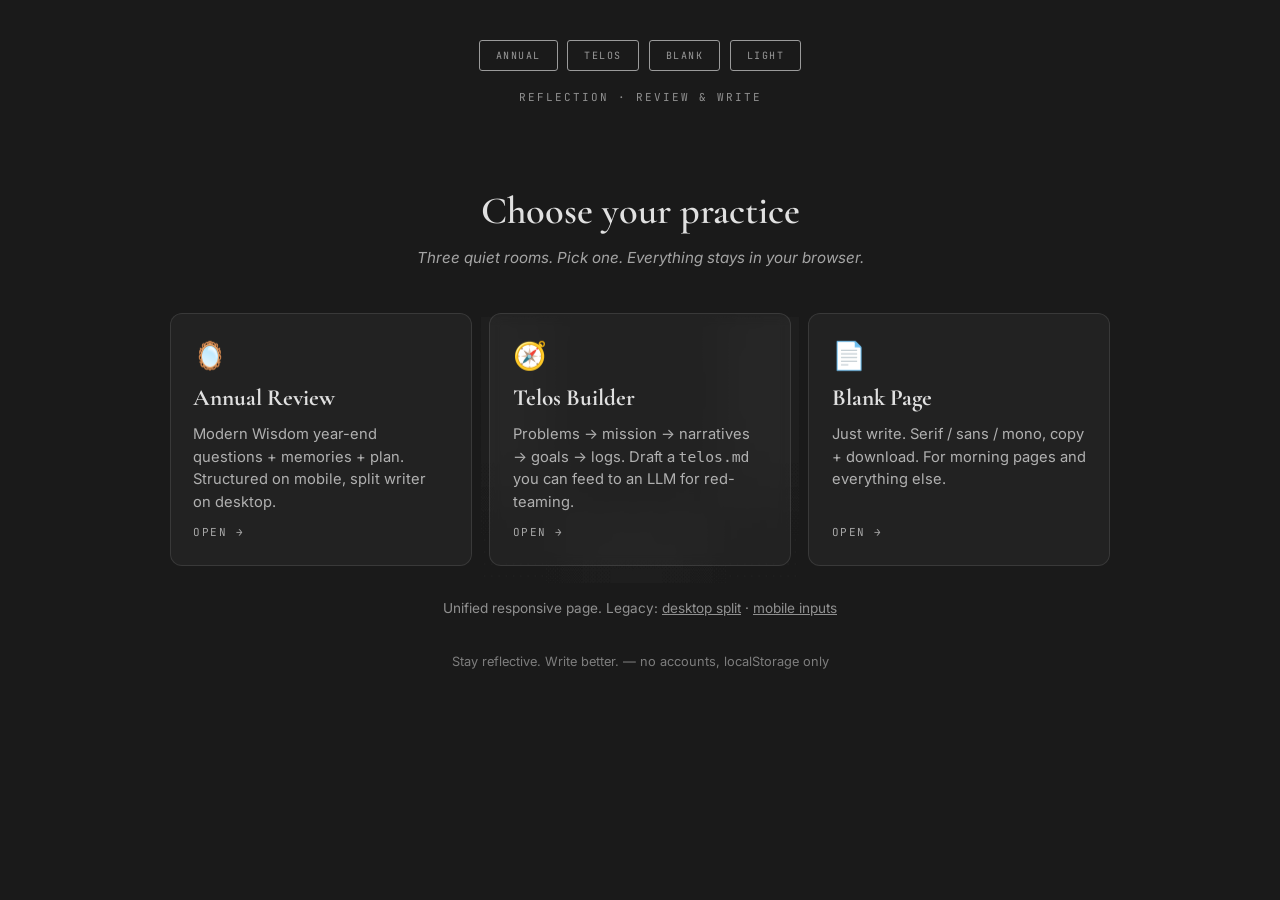
==== index.html @ d8d7d906 "feat: unify Annual into responsive annual.html - Single source: 48 questions rendered from JS, progr" ====
<!DOCTYPE html>
<html lang="en">
<head>
    <meta charset="UTF-8">
    <meta name="viewport" content="width=device-width, initial-scale=1.0">
    <title>Reflection — Choose your practice</title>
    <meta name="description" content="Reflection — a minimalist space for annual review, telos building, and free writing. No accounts, saved locally.">
    <meta property="og:title" content="Reflection — Choose your practice">
    <meta property="og:description" content="Annual review, telos builder, and blank canvas. Minimal, local-first.">
    <meta property="og:type" content="website">
    <link rel="icon" type="image/svg+xml" href="./assets/favicon.svg">
    <link rel="apple-touch-icon" href="./assets/icons/apple-touch-icon.png">
    <link rel="manifest" href="./site.webmanifest">
    <meta name="theme-color" content="#333333">
    <link rel="preconnect" href="https://fonts.googleapis.com">
    <link rel="preconnect" href="https://fonts.gstatic.com" crossorigin>
    <link href="https://fonts.googleapis.com/css2?family=Cormorant+Garamond:wght@400;600&family=Inter:wght@300;600&family=JetBrains+Mono:wght@300&display=swap" rel="stylesheet">
    <link rel="stylesheet" href="./assets/css/shared.css">
    <script>
        (function(){try{var s=localStorage.getItem('reflection-global-theme');var d=s===null?true:s==='dark';if(d)document.documentElement.classList.add('dark-pre');}catch(e){}})();
    </script>
    <style>
        html.dark-pre body { background:#1a1a1a; }
        .hero-kicker { text-align:center; font-family:'JetBrains Mono',monospace; font-size:11px; letter-spacing:2px; text-transform:uppercase; opacity:.6; margin-top:1em; }
        .legacy-links { text-align:center; margin-top:2.5em; font-size:.85rem; opacity:.6; }
        .legacy-links a { color:inherit; }
        footer { text-align:center; margin-top:3em; font-size:.8rem; opacity:.5; }
    </style>
</head>
<body>
    <script>
        (function(){try{var s=localStorage.getItem('reflection-global-theme');var d=s===null?true:s==='dark';if(d)document.body.classList.add('dark-mode');}catch(e){document.body.classList.add('dark-mode');}})();
    </script>
    <pre id="art" class="art-layer" aria-hidden="true"></pre>

    <div class="content-container wide">
        <div class="toggle-container">
            <a class="btn-ghost" href="./annual.html" id="annual-link">Annual</a>
            <a class="btn-ghost" href="./telos.html">Telos</a>
            <a class="btn-ghost" href="./blank.html">Blank</a>
            <button class="btn-ghost" data-theme-toggle onclick="toggleDarkMode()">Light</button>
        </div>

        <div class="hero-kicker">Reflection · Review &amp; Write</div>
        <h1 class="title">Choose your practice</h1>
        <p class="subtitle">Three quiet rooms. Pick one. Everything stays in your browser.</p>

        <div class="card-grid">
            <a class="card" href="./annual.html" data-annual-card>
                <div class="emoji">🪞</div>
                <h3>Annual Review</h3>
                <p>Modern Wisdom year-end questions + memories + plan. Structured on mobile, split writer on desktop.</p>
                <span class="go">Open →</span>
            </a>
            <a class="card" href="./telos.html">
                <div class="emoji">🧭</div>
                <h3>Telos Builder</h3>
                <p>Problems → mission → narratives → goals → logs. Draft a <code>telos.md</code> you can feed to an LLM for red-teaming.</p>
                <span class="go">Open →</span>
            </a>
            <a class="card" href="./blank.html">
                <div class="emoji">📄</div>
                <h3>Blank Page</h3>
                <p>Just write. Serif / sans / mono, copy + download. For morning pages and everything else.</p>
                <span class="go">Open →</span>
            </a>
        </div>

        <div class="legacy-links">
            Unified responsive page. Legacy: <a href="./split-view.html">desktop split</a> · <a href="./mobile.html">mobile inputs</a>
        </div>

        <footer>Stay reflective. Write better. — no accounts, localStorage only</footer>
    </div>

    <script src="./assets/js/shared.js"></script>
    <script>
        ReflectionTheme.loadTheme();
        var anim = createAsciiAnimator(document.getElementById('art'), { width: 44, height: 22 });
        document.addEventListener('click', function(e){
            if (e.target.closest('a,button,textarea,input')) return;
            anim.addEnergy(10);
        });
        // Annual is now unified; legacy split/mobile remain as deprecated direct links below
        (function(){
            var link = document.getElementById('annual-link');
            if (link) link.setAttribute('href', './annual.html');
        })();
    </script>
</body>
</html>
---- assets/css/shared.css ----
/* Reflection — shared theme + components
   Used by index (landing), telos, blank, and future unified templates.
   Legacy split-view.html / mobile.html still carry inline styles;
   new pages should link this file. */

:root {
  --bg-color: #F0EEE6;
  --text-color: #333333;
  --art-color: #A09E96;
  --question-color: #333333;
  --input-bg: rgba(255, 255, 255, 0.35);
  --input-border: rgba(0, 0, 0, 0.1);
  --input-focus: rgba(0, 0, 0, 0.22);
  --toolbar-bg: rgba(240, 238, 230, 0.95);
  --toolbar-text: #666;
  --toolbar-text-hover: #000;
  --card-bg: rgba(255, 255, 255, 0.45);
  --card-border: rgba(0, 0, 0, 0.09);
  --font-serif: 'Cormorant Garamond', Georgia, serif;
  --font-sans: 'Inter', system-ui, sans-serif;
  --font-mono: 'JetBrains Mono', ui-monospace, monospace;
}

body.dark-mode {
  --bg-color: #1a1a1a;
  --text-color: #e0e0e0;
  --art-color: #5a5a5a;
  --question-color: #e0e0e0;
  --input-bg: rgba(0, 0, 0, 0.32);
  --input-border: rgba(255, 255, 255, 0.12);
  --input-focus: rgba(255, 255, 255, 0.24);
  --toolbar-bg: rgba(26, 26, 26, 0.95);
  --toolbar-text: #999;
  --toolbar-text-hover: #fff;
  --card-bg: rgba(255, 255, 255, 0.04);
  --card-border: rgba(255, 255, 255, 0.1);
}

* { box-sizing: border-box; }

html, body {
  margin: 0;
  padding: 0;
  background-color: var(--bg-color);
  color: var(--text-color);
  font-family: var(--font-sans);
  transition: background-color 0.25s ease, color 0.25s ease;
}

/* Background ASCII layer */
.art-layer {
  position: fixed;
  top: 50%;
  left: 50%;
  transform: translate(-50%, -50%);
  font-family: ui-monospace, monospace;
  font-size: 12px;
  line-height: 1;
  color: var(--art-color);
  opacity: 0.08;
  z-index: 0;
  pointer-events: none;
  white-space: pre;
  user-select: none;
  margin: 0;
}

@media (prefers-reduced-motion: reduce) {
  .art-layer { display: none; }
}

/* Layout */
.content-container {
  position: relative;
  z-index: 10;
  max-width: 720px;
  margin: 0 auto;
  padding: 40px 20px 100px;
  min-height: 100vh;
}

.content-container.wide { max-width: 980px; }

.toggle-container {
  text-align: center;
  margin-bottom: 1.2em;
  display: flex;
  flex-wrap: wrap;
  gap: 0.6em;
  justify-content: center;
  align-items: center;
}

/* Buttons — label shows ACTION (e.g. "Light" when dark) */
.tool-btn, .btn-ghost {
  background: none;
  border: 1px solid var(--text-color);
  cursor: pointer;
  font-family: var(--font-mono);
  font-size: 10px;
  color: var(--text-color);
  padding: 8px 16px;
  text-transform: uppercase;
  letter-spacing: 1.5px;
  transition: all 0.2s ease;
  opacity: 0.65;
  border-radius: 3px;
  text-decoration: none;
  display: inline-block;
}

.tool-btn:hover, .btn-ghost:hover,
.tool-btn:focus-visible, .btn-ghost:focus-visible {
  opacity: 1;
  background: var(--text-color);
  color: var(--bg-color);
  outline: none;
}

.btn-primary {
  background: var(--text-color);
  color: var(--bg-color);
  border: 1px solid var(--text-color);
  cursor: pointer;
  font-family: var(--font-mono);
  font-size: 11px;
  padding: 10px 20px;
  text-transform: uppercase;
  letter-spacing: 1.5px;
  border-radius: 3px;
  opacity: 1;
  text-decoration: none;
  display: inline-block;
}

.btn-primary:hover { opacity: 0.85; }

/* Type */
h1.title {
  font-family: var(--font-serif);
  font-size: 2.4rem;
  font-weight: 600;
  text-align: center;
  margin: 2.2em 0 0.4em;
  line-height: 1.15;
}

p.subtitle {
  text-align: center;
  font-style: italic;
  margin-bottom: 3em;
  opacity: 0.7;
  font-size: 0.95rem;
}

h2.section-title {
  font-family: var(--font-sans);
  font-weight: 600;
  font-size: 1.25rem;
  text-transform: uppercase;
  letter-spacing: 1px;
  margin-top: 2.5em;
  margin-bottom: 1.2em;
  border-bottom: 2px solid var(--text-color);
  padding-bottom: 0.5em;
  opacity: 0.92;
}

.section-hint {
  font-size: 0.9rem;
  opacity: 0.65;
  margin: -0.6em 0 1.4em;
  line-height: 1.5;
}

/* Q&A */
.question-item { margin-bottom: 1.8em; }

.question-text {
  font-weight: 600;
  font-size: 1.02rem;
  line-height: 1.5;
  margin-bottom: 0.7em;
  color: var(--question-color);
  display: block;
}

.answer-input {
  width: 100%;
  min-height: 60px;
  padding: 12px 16px;
  border: 1px solid var(--input-border);
  border-radius: 8px;
  background: var(--input-bg);
  color: var(--text-color);
  font-family: var(--font-sans);
  font-size: 1rem;
  line-height: 1.55;
  resize: vertical;
  outline: none;
  transition: border-color 0.2s ease, box-shadow 0.2s ease;
}

.answer-input:focus {
  border-color: var(--input-focus);
  box-shadow: 0 0 0 3px rgba(127, 127, 127, 0.12);
}

.answer-input::placeholder { color: var(--text-color); opacity: 0.38; }
.auto-resize { overflow: hidden; }

/* Cards (landing) */
.card-grid {
  display: grid;
  grid-template-columns: 1fr;
  gap: 1.1em;
  margin-top: 1em;
}

@media (min-width: 720px) {
  .card-grid { grid-template-columns: 1fr 1fr 1fr; }
}

.card {
  background: var(--card-bg);
  border: 1px solid var(--card-border);
  border-radius: 12px;
  padding: 1.6em 1.4em;
  text-decoration: none;
  color: inherit;
  display: flex;
  flex-direction: column;
  gap: 0.7em;
  transition: transform 0.18s ease, box-shadow 0.18s ease;
  backdrop-filter: blur(6px);
}

.card:hover, .card:focus-visible {
  transform: translateY(-3px);
  box-shadow: 0 12px 32px rgba(0, 0, 0, 0.12);
  outline: none;
}

.card .emoji { font-size: 1.7rem; }
.card h3 { margin: 0; font-family: var(--font-serif); font-size: 1.45rem; }
.card p { margin: 0; font-size: 0.92rem; line-height: 1.55; opacity: 0.75; }
.card .go { margin-top: auto; font-family: var(--font-mono); font-size: 11px; letter-spacing: 1.5px; text-transform: uppercase; opacity: 0.7; }

/* Unifying-sentence builder */
.builder {
  border: 1px dashed var(--input-focus);
  border-radius: 10px;
  padding: 1.1em 1.2em;
  margin-bottom: 1.6em;
  background: var(--card-bg);
}

.builder label { display: block; font-size: 0.85rem; opacity: 0.75; margin: 0.8em 0 0.4em; }
.builder output {
  display: block;
  margin-top: 1em;
  padding: 0.9em 1em;
  border-radius: 8px;
  background: var(--input-bg);
  border: 1px solid var(--input-border);
  font-family: var(--font-serif);
  font-size: 1.15rem;
  line-height: 1.5;
}

/* Goal rows */
.goal-row { display: flex; gap: 0.7em; align-items: flex-start; }
.goal-row input[type="checkbox"] { margin-top: 1em; width: 1.1em; height: 1.1em; flex-shrink: 0; }

/* Sticky action bar */
.action-bar {
  position: sticky;
  bottom: 12px;
  z-index: 20;
  display: flex;
  flex-wrap: wrap;
  gap: 0.6em;
  justify-content: center;
  padding: 10px;
  background: var(--toolbar-bg);
  border: 1px solid var(--card-border);
  border-radius: 999px;
  box-shadow: 0 6px 24px rgba(0, 0, 0, 0.1);
  margin-top: 2.5em;
}

/* Writer */
.writer {
  min-height: 46vh;
  outline: none;
  width: 100%;
  padding-bottom: 18vh;
  line-height: 1.7;
}

.writer:empty:before {
  content: attr(placeholder);
  opacity: 0.45;
  display: block;
}

.font-serif { font-family: var(--font-serif); font-size: 1.3rem; line-height: 1.6; }
.font-sans { font-family: var(--font-sans); font-size: 1.08rem; line-height: 1.7; }
.font-mono { font-family: var(--font-mono); font-size: 0.95rem; line-height: 1.8; }

.writer h1 { font-size: 1.9em; border-bottom: 1px solid var(--art-color); padding-bottom: 8px; }
.writer h2 { font-size: 1.45em; }

@media (max-width: 480px) {
  .content-container { padding: 28px 16px 90px; }
  h1.title { font-size: 1.9rem; }
  h2.section-title { font-size: 1.1rem; }
}

@media print {
  .toggle-container, .action-bar, .art-layer { display: none !important; }
  .content-container { max-width: 100%; }
}
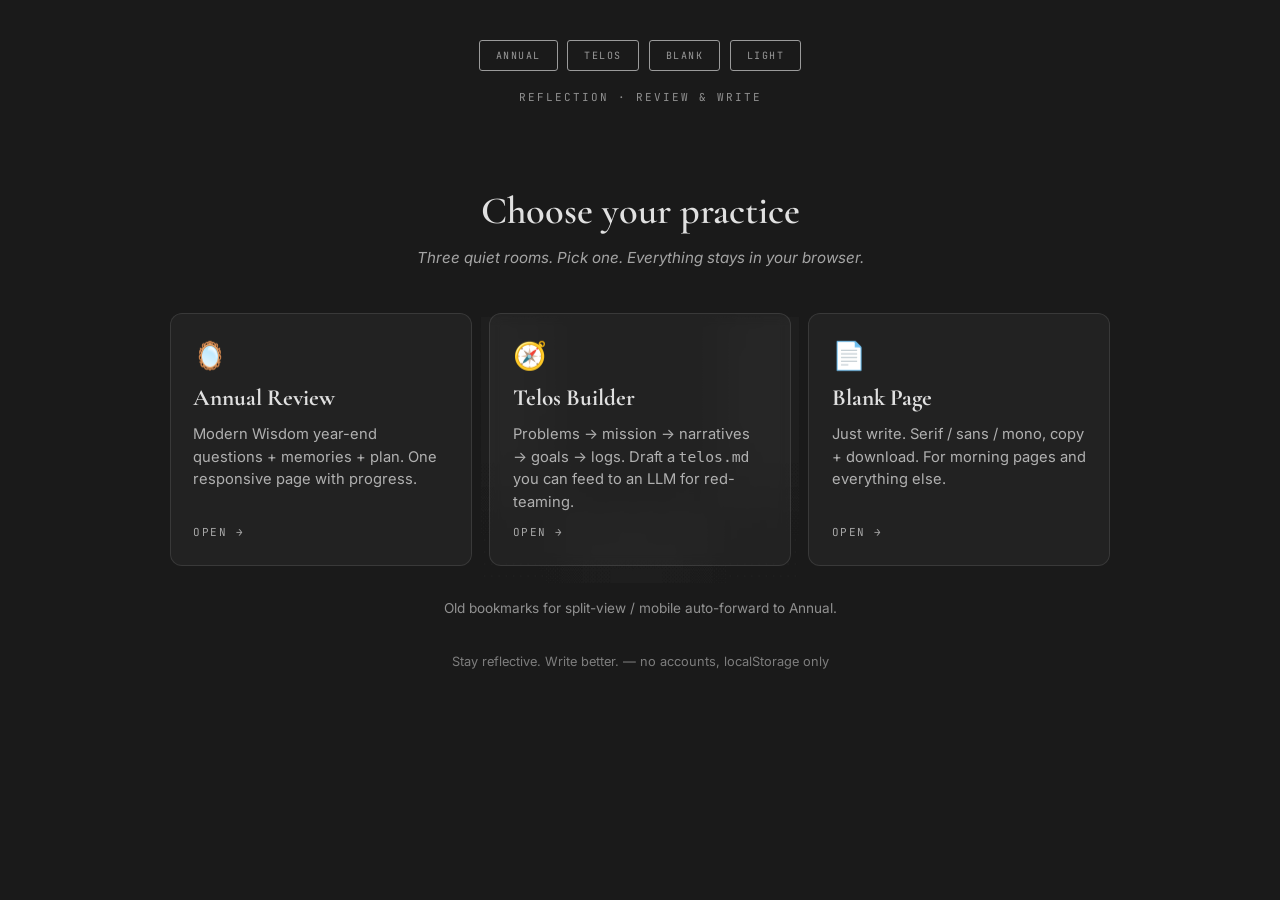
==== commit f9a7357b: "refactor: collapse legacy split/mobile fork to annual redirects - split-view.html + mobile.html now " ====
--- a/index.html
+++ b/index.html
@@ -49,7 +49,7 @@
             <a class="card" href="./annual.html" data-annual-card>
                 <div class="emoji">🪞</div>
                 <h3>Annual Review</h3>
-                <p>Modern Wisdom year-end questions + memories + plan. Structured on mobile, split writer on desktop.</p>
+                <p>Modern Wisdom year-end questions + memories + plan. One responsive page with progress.</p>
                 <span class="go">Open →</span>
             </a>
             <a class="card" href="./telos.html">
@@ -67,7 +67,7 @@
         </div>
 
         <div class="legacy-links">
-            Unified responsive page. Legacy: <a href="./split-view.html">desktop split</a> · <a href="./mobile.html">mobile inputs</a>
+            Old bookmarks for split-view / mobile auto-forward to Annual.
         </div>
 
         <footer>Stay reflective. Write better. — no accounts, localStorage only</footer>
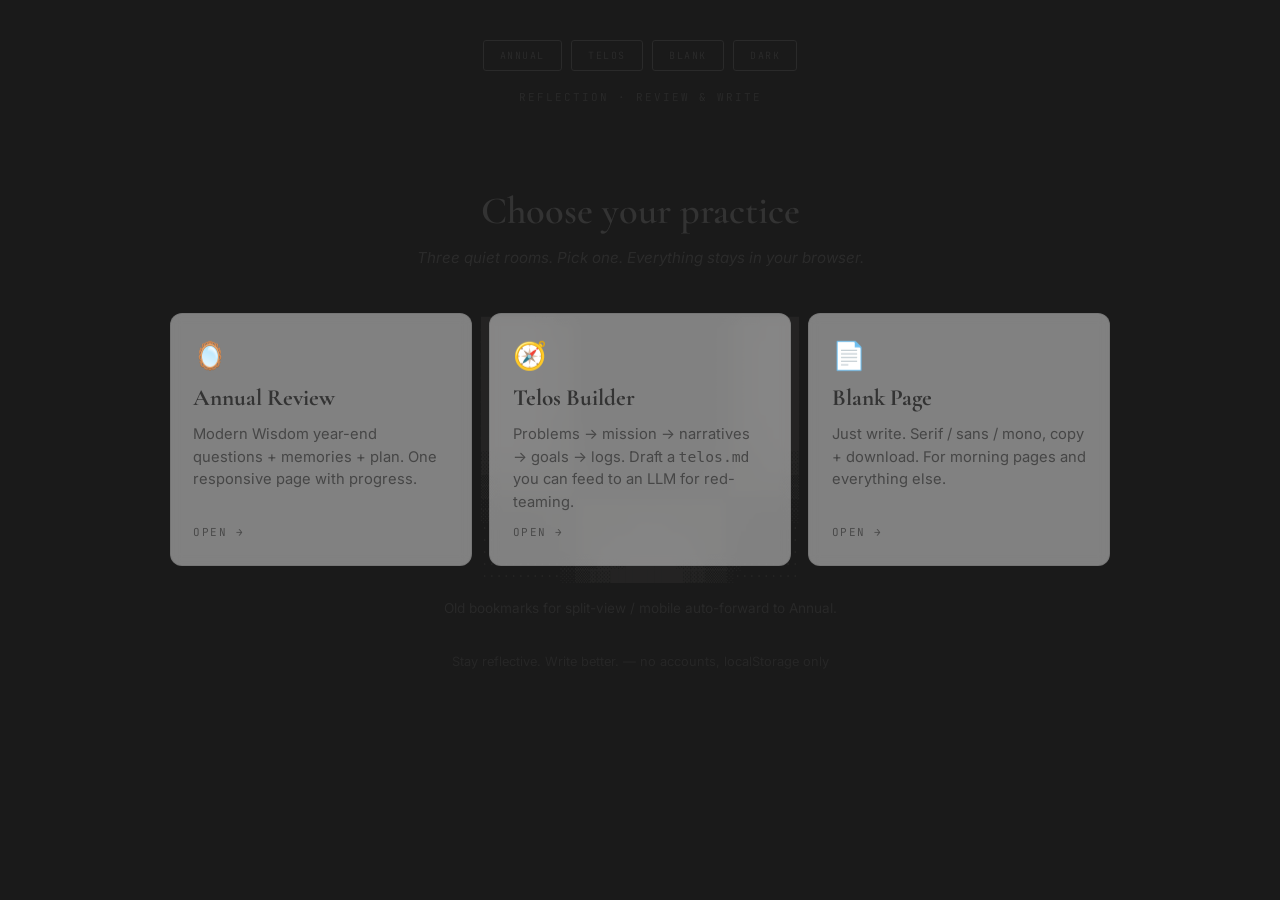
==== commit 185d94ea: "feat: finish completeness pass — nav mesh, a11y, SEO, PWA, docs - Close nav mesh (telos/blank cross-" ====
--- a/index.html
+++ b/index.html
@@ -7,11 +7,17 @@
     <meta name="description" content="Reflection — a minimalist space for annual review, telos building, and free writing. No accounts, saved locally.">
     <meta property="og:title" content="Reflection — Choose your practice">
     <meta property="og:description" content="Annual review, telos builder, and blank canvas. Minimal, local-first.">
+    <meta name="twitter:card" content="summary">
     <meta property="og:type" content="website">
-    <link rel="icon" type="image/svg+xml" href="./assets/favicon.svg">
+    <link rel="icon" type="image/svg+xml" href="./assets/favicon.svg" media="(prefers-color-scheme: light)">
+    <link rel="icon" type="image/svg+xml" href="./assets/favicon-dark.svg" media="(prefers-color-scheme: dark)">
     <link rel="apple-touch-icon" href="./assets/icons/apple-touch-icon.png">
     <link rel="manifest" href="./site.webmanifest">
     <meta name="theme-color" content="#333333">
+    <meta name="color-scheme" content="dark light">
+    <meta property="og:image" content="./assets/icons/icon-512.png">
+    <link rel="icon" href="./favicon.ico" sizes="any">
+    <link rel="icon" type="image/png" sizes="192x192" href="./assets/icons/icon-192.png">
     <link rel="preconnect" href="https://fonts.googleapis.com">
     <link rel="preconnect" href="https://fonts.gstatic.com" crossorigin>
     <link href="https://fonts.googleapis.com/css2?family=Cormorant+Garamond:wght@400;600&family=Inter:wght@300;600&family=JetBrains+Mono:wght@300&display=swap" rel="stylesheet">
@@ -31,9 +37,10 @@
     <script>
         (function(){try{var s=localStorage.getItem('reflection-global-theme');var d=s===null?true:s==='dark';if(d)document.body.classList.add('dark-mode');}catch(e){document.body.classList.add('dark-mode');}})();
     </script>
+    <a class="skip-link" href="#main">Skip to content</a>
     <pre id="art" class="art-layer" aria-hidden="true"></pre>
 
-    <div class="content-container wide">
+    <div class="content-container wide" id="main">
         <div class="toggle-container">
             <a class="btn-ghost" href="./annual.html" id="annual-link">Annual</a>
             <a class="btn-ghost" href="./telos.html">Telos</a>
@@ -70,7 +77,7 @@
             Old bookmarks for split-view / mobile auto-forward to Annual.
         </div>
 
-        <footer>Stay reflective. Write better. — no accounts, localStorage only</footer>
+        <footer class="site-footer">Stay reflective. Write better. — no accounts, localStorage only</footer>
     </div>
 
     <script src="./assets/js/shared.js"></script>
@@ -81,11 +88,6 @@
             if (e.target.closest('a,button,textarea,input')) return;
             anim.addEnergy(10);
         });
-        // Annual is now unified; legacy split/mobile remain as deprecated direct links below
-        (function(){
-            var link = document.getElementById('annual-link');
-            if (link) link.setAttribute('href', './annual.html');
-        })();
     </script>
 </body>
 </html>
--- a/assets/css/shared.css
+++ b/assets/css/shared.css
@@ -38,6 +38,29 @@
 
 * { box-sizing: border-box; }
 
+.skip-link {
+  position: absolute;
+  left: -9999px;
+  top: 8px;
+  z-index: 100;
+  background: var(--text-color);
+  color: var(--bg-color);
+  padding: 8px 16px;
+  border-radius: 4px;
+  font-family: var(--font-mono);
+  font-size: 12px;
+  text-decoration: none;
+}
+
+.skip-link:focus { left: 8px; }
+
+footer.site-footer {
+  text-align: center;
+  margin-top: 3em;
+  font-size: 0.8rem;
+  opacity: 0.5;
+}
+
 html, body {
   margin: 0;
   padding: 0;
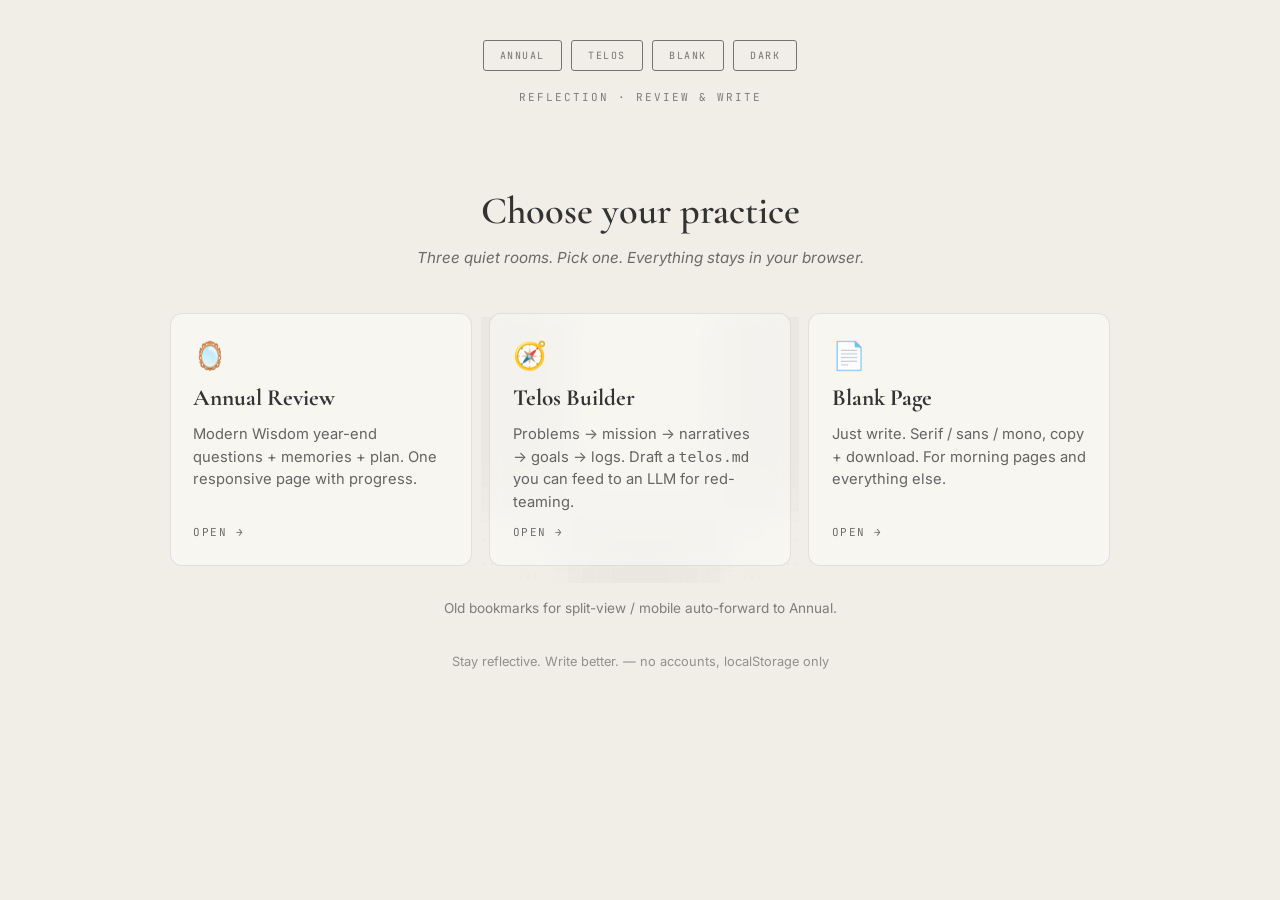
==== commit 461f10dc: "fix: visual QA round — theme bootstrap, contrast, sticky bars, blank space - shared.js applyTheme no" ====
--- a/index.html
+++ b/index.html
@@ -23,7 +23,7 @@
     <link href="https://fonts.googleapis.com/css2?family=Cormorant+Garamond:wght@400;600&family=Inter:wght@300;600&family=JetBrains+Mono:wght@300&display=swap" rel="stylesheet">
     <link rel="stylesheet" href="./assets/css/shared.css">
     <script>
-        (function(){try{var s=localStorage.getItem('reflection-global-theme');var d=s===null?true:s==='dark';if(d)document.documentElement.classList.add('dark-pre');}catch(e){}})();
+        (function(){try{var s=localStorage.getItem('reflection-global-theme');var q=new URLSearchParams(location.search).get('theme');var d=q==='dark'?true:q==='light'?false:s?s==='dark':!(window.matchMedia&&window.matchMedia('(prefers-color-scheme: light)').matches);if(d)document.documentElement.classList.add('dark-pre');}catch(e){}})();
     </script>
     <style>
         html.dark-pre body { background:#1a1a1a; }
@@ -35,7 +35,7 @@
 </head>
 <body>
     <script>
-        (function(){try{var s=localStorage.getItem('reflection-global-theme');var d=s===null?true:s==='dark';if(d)document.body.classList.add('dark-mode');}catch(e){document.body.classList.add('dark-mode');}})();
+        (function(){try{var s=localStorage.getItem('reflection-global-theme');var q=new URLSearchParams(location.search).get('theme');var d=q==='dark'?true:q==='light'?false:s?s==='dark':!(window.matchMedia&&window.matchMedia('(prefers-color-scheme: light)').matches);if(d)document.body.classList.add('dark-mode');}catch(e){document.body.classList.add('dark-mode');}})();
     </script>
     <a class="skip-link" href="#main">Skip to content</a>
     <pre id="art" class="art-layer" aria-hidden="true"></pre>
--- a/assets/css/shared.css
+++ b/assets/css/shared.css
@@ -310,14 +310,29 @@
   border-radius: 999px;
   box-shadow: 0 6px 24px rgba(0, 0, 0, 0.1);
   margin-top: 2.5em;
-}
+  max-width: 640px;
+  margin-inline: auto;
+}
+
+/* Dark-mode contrast: muted text needs more opacity on dark bg */
+body.dark-mode { --toolbar-text: #bbb; }
+body.dark-mode .tool-btn,
+body.dark-mode .btn-ghost { opacity: 0.85; }
+body.dark-mode .card p { opacity: 0.85; }
+body.dark-mode .card .go { opacity: 0.8; }
+body.dark-mode p.subtitle,
+body.dark-mode .section-hint { opacity: 0.8; }
+body.dark-mode footer.site-footer,
+body.dark-mode .hero-kicker,
+body.dark-mode .legacy-links,
+body.dark-mode #count { opacity: 0.75; }
 
 /* Writer */
 .writer {
-  min-height: 46vh;
+  min-height: 30vh;
   outline: none;
   width: 100%;
-  padding-bottom: 18vh;
+  padding-bottom: 4vh;
   line-height: 1.7;
 }
 
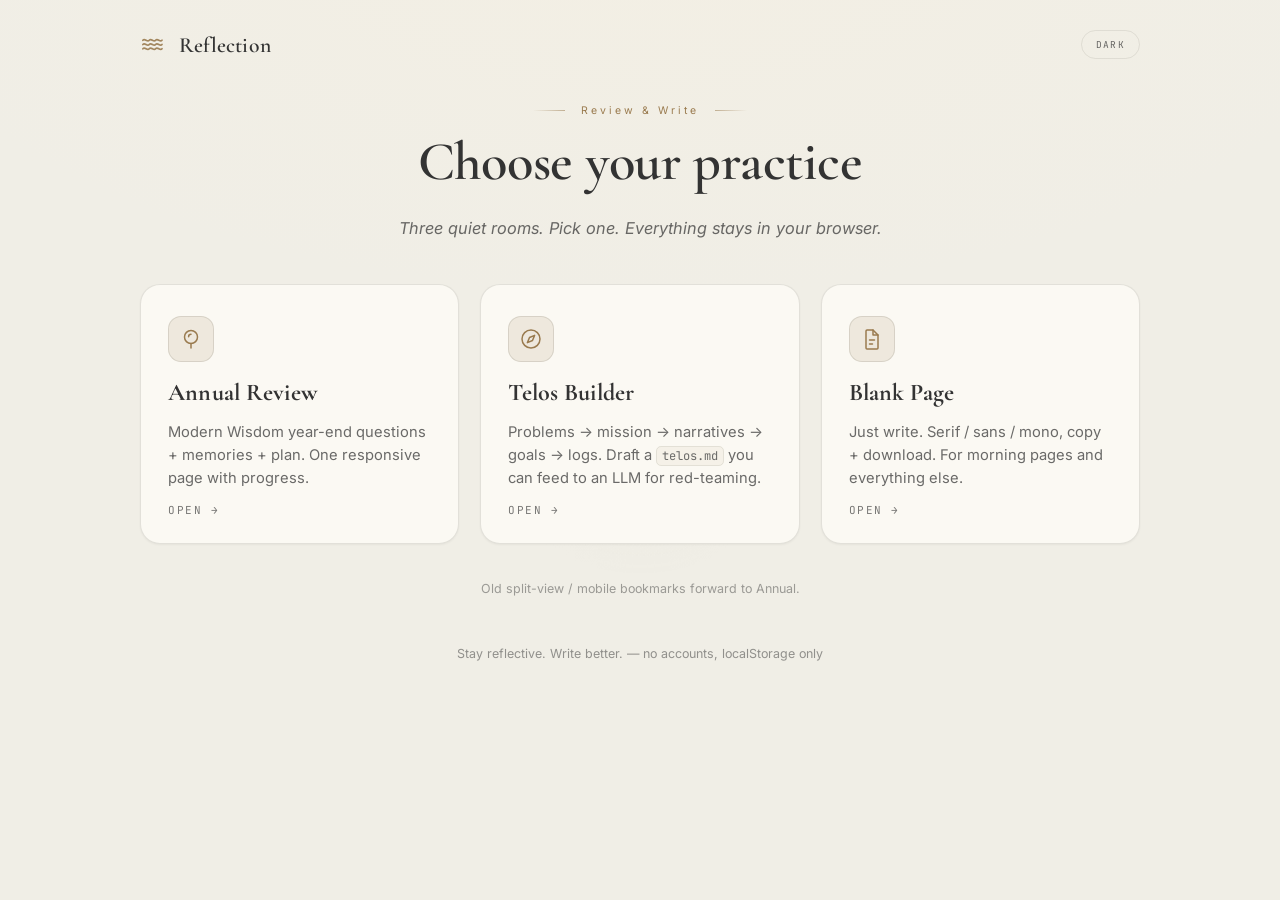
==== commit 18860392: "feat: design v2 for landing, annual, telos & 404 Scoped under body.design-v2 so blank.html keeps its" ====
--- a/index.html
+++ b/index.html
@@ -27,13 +27,9 @@
     </script>
     <style>
         html.dark-pre body { background:#1a1a1a; }
-        .hero-kicker { text-align:center; font-family:'JetBrains Mono',monospace; font-size:11px; letter-spacing:2px; text-transform:uppercase; opacity:.6; margin-top:1em; }
-        .legacy-links { text-align:center; margin-top:2.5em; font-size:.85rem; opacity:.6; }
-        .legacy-links a { color:inherit; }
-        footer { text-align:center; margin-top:3em; font-size:.8rem; opacity:.5; }
     </style>
 </head>
-<body>
+<body class="design-v2">
     <script>
         (function(){try{var s=localStorage.getItem('reflection-global-theme');var q=new URLSearchParams(location.search).get('theme');var d=q==='dark'?true:q==='light'?false:s?s==='dark':!(window.matchMedia&&window.matchMedia('(prefers-color-scheme: light)').matches);if(d)document.body.classList.add('dark-mode');}catch(e){document.body.classList.add('dark-mode');}})();
     </script>
@@ -41,41 +37,63 @@
     <pre id="art" class="art-layer" aria-hidden="true"></pre>
 
     <div class="content-container wide" id="main">
-        <div class="toggle-container">
-            <a class="btn-ghost" href="./annual.html" id="annual-link">Annual</a>
-            <a class="btn-ghost" href="./telos.html">Telos</a>
-            <a class="btn-ghost" href="./blank.html">Blank</a>
-            <button class="btn-ghost" data-theme-toggle onclick="toggleDarkMode()">Light</button>
-        </div>
+        <header class="masthead">
+            <a class="wordmark" href="./index.html">
+                <svg viewBox="0 0 24 16" fill="none" stroke="currentColor" stroke-width="1.6" stroke-linecap="round" aria-hidden="true">
+                    <path d="M2 4c2-2.4 4 2.4 6 0s4 2.4 6 0 4 2.4 6 0"/>
+                    <path d="M2 8c2-2.4 4 2.4 6 0s4 2.4 6 0 4 2.4 6 0"/>
+                    <path d="M2 12c2-2.4 4 2.4 6 0s4 2.4 6 0 4 2.4 6 0"/>
+                </svg>
+                Reflection
+            </a>
+            <div class="masthead-actions">
+                <button class="btn-ghost" data-theme-toggle onclick="toggleDarkMode()">Light</button>
+            </div>
+        </header>
 
-        <div class="hero-kicker">Reflection · Review &amp; Write</div>
+        <div class="hero-kicker">Review &amp; Write</div>
         <h1 class="title">Choose your practice</h1>
         <p class="subtitle">Three quiet rooms. Pick one. Everything stays in your browser.</p>
 
         <div class="card-grid">
             <a class="card" href="./annual.html" data-annual-card>
-                <div class="emoji">🪞</div>
+                <span class="card-icon" aria-hidden="true">
+                    <svg viewBox="0 0 24 24" fill="none" stroke="currentColor" stroke-width="1.5" stroke-linecap="round" stroke-linejoin="round">
+                        <circle cx="12" cy="10" r="6.5"/>
+                        <path d="M12 16.5V21"/>
+                        <path d="M9.6 9.7c0-1.4 1.1-2.5 2.4-2.5"/>
+                    </svg>
+                </span>
                 <h3>Annual Review</h3>
                 <p>Modern Wisdom year-end questions + memories + plan. One responsive page with progress.</p>
                 <span class="go">Open →</span>
             </a>
             <a class="card" href="./telos.html">
-                <div class="emoji">🧭</div>
+                <span class="card-icon" aria-hidden="true">
+                    <svg viewBox="0 0 24 24" fill="none" stroke="currentColor" stroke-width="1.5" stroke-linecap="round" stroke-linejoin="round">
+                        <circle cx="12" cy="12" r="9"/>
+                        <path d="M15.6 8.4l-2.1 5.1-5.1 2.1 2.1-5.1z"/>
+                    </svg>
+                </span>
                 <h3>Telos Builder</h3>
                 <p>Problems → mission → narratives → goals → logs. Draft a <code>telos.md</code> you can feed to an LLM for red-teaming.</p>
                 <span class="go">Open →</span>
             </a>
             <a class="card" href="./blank.html">
-                <div class="emoji">📄</div>
+                <span class="card-icon" aria-hidden="true">
+                    <svg viewBox="0 0 24 24" fill="none" stroke="currentColor" stroke-width="1.5" stroke-linecap="round" stroke-linejoin="round">
+                        <path d="M7 3h6l5 5v13a1 1 0 0 1-1 1H7a1 1 0 0 1-1-1V4a1 1 0 0 1 1-1z"/>
+                        <path d="M13 3v5h5"/>
+                        <path d="M9.5 13h5M9.5 17h3"/>
+                    </svg>
+                </span>
                 <h3>Blank Page</h3>
                 <p>Just write. Serif / sans / mono, copy + download. For morning pages and everything else.</p>
                 <span class="go">Open →</span>
             </a>
         </div>
 
-        <div class="legacy-links">
-            Old bookmarks for split-view / mobile auto-forward to Annual.
-        </div>
+        <p class="legacy-links">Old split-view / mobile bookmarks forward to Annual.</p>
 
         <footer class="site-footer">Stay reflective. Write better. — no accounts, localStorage only</footer>
     </div>
--- a/assets/css/shared.css
+++ b/assets/css/shared.css
@@ -264,7 +264,6 @@
   outline: none;
 }
 
-.card .emoji { font-size: 1.7rem; }
 .card h3 { margin: 0; font-family: var(--font-serif); font-size: 1.45rem; }
 .card p { margin: 0; font-size: 0.92rem; line-height: 1.55; opacity: 0.75; }
 .card .go { margin-top: auto; font-family: var(--font-mono); font-size: 11px; letter-spacing: 1.5px; text-transform: uppercase; opacity: 0.7; }
@@ -359,3 +358,342 @@
   .toggle-container, .action-bar, .art-layer { display: none !important; }
   .content-container { max-width: 100%; }
 }
+
+/* ==========================================================================
+   Design v2 — refined surfaces, rhythm & type.
+   Scoped to body.design-v2 (landing, annual, telos, 404). blank.html is
+   intentionally left on the v1 theme and renders exactly as before.
+   ========================================================================== */
+
+body.design-v2 {
+  --accent:        #9a7b4f;
+  --accent-soft:   rgba(154, 123, 79, 0.13);
+  --surface:       #fbf9f3;
+  --surface-2:     #f3efe4;
+  --hairline:      rgba(45, 40, 30, 0.12);
+  --hairline-soft: rgba(45, 40, 30, 0.07);
+  --shadow-sm:     0 1px 2px rgba(45, 40, 30, 0.05);
+  --shadow-md:     0 14px 34px -16px rgba(45, 40, 30, 0.28);
+  --shadow-lg:     0 28px 70px -24px rgba(45, 40, 30, 0.38);
+  --radius:        14px;
+  --radius-lg:     20px;
+  background:
+    radial-gradient(1100px 520px at 50% -8%, var(--surface-2), rgba(0, 0, 0, 0) 72%),
+    var(--bg-color);
+}
+
+body.design-v2.dark-mode {
+  --accent:        #c6ab7c;
+  --accent-soft:   rgba(198, 171, 124, 0.14);
+  --surface:       #202020;
+  --surface-2:     #262625;
+  --hairline:      rgba(255, 255, 255, 0.10);
+  --hairline-soft: rgba(255, 255, 255, 0.06);
+  --shadow-sm:     0 1px 2px rgba(0, 0, 0, 0.35);
+  --shadow-md:     0 16px 38px -18px rgba(0, 0, 0, 0.72);
+  --shadow-lg:     0 30px 76px -26px rgba(0, 0, 0, 0.85);
+  background:
+    radial-gradient(1100px 520px at 50% -8%, var(--surface-2), rgba(0, 0, 0, 0) 72%),
+    var(--bg-color);
+}
+
+/* keep the ambient ASCII as a whisper on top of the opaque surfaces */
+body.design-v2 .art-layer {
+  opacity: 0.045;
+  -webkit-mask-image: radial-gradient(closest-side, #000 22%, transparent 100%);
+  mask-image: radial-gradient(closest-side, #000 22%, transparent 100%);
+}
+body.design-v2.dark-mode .art-layer { opacity: 0.06; }
+
+body.design-v2 .content-container { max-width: 760px; padding-top: 30px; }
+body.design-v2 .content-container.wide { max-width: 1040px; }
+
+/* ---------- masthead (landing) ---------- */
+body.design-v2 .masthead {
+  display: flex;
+  align-items: center;
+  justify-content: space-between;
+  gap: 1em;
+  margin-bottom: 2.8em;
+}
+
+body.design-v2 .wordmark {
+  display: inline-flex;
+  align-items: center;
+  gap: 0.55em;
+  font-family: var(--font-serif);
+  font-size: 1.35rem;
+  font-weight: 600;
+  letter-spacing: 0.01em;
+  color: var(--text-color);
+  text-decoration: none;
+}
+
+body.design-v2 .wordmark svg { width: 27px; height: 17px; color: var(--accent); opacity: 0.9; }
+
+body.design-v2 .masthead-actions { display: flex; align-items: center; gap: 0.5em; }
+
+/* ---------- nav pills ---------- */
+body.design-v2 .toggle-container { margin-bottom: 2.6em; gap: 0.5em; }
+
+body.design-v2 .btn-ghost,
+body.design-v2 .tool-btn {
+  border-color: var(--hairline);
+  border-radius: 999px;
+  padding: 7px 14px;
+  font-size: 9.5px;
+  letter-spacing: 1.3px;
+  opacity: 0.72;
+  background: transparent;
+}
+
+body.design-v2 .btn-ghost:hover,
+body.design-v2 .btn-ghost:focus-visible,
+body.design-v2 .tool-btn:hover,
+body.design-v2 .tool-btn:focus-visible {
+  background: var(--text-color);
+  color: var(--bg-color);
+  border-color: var(--text-color);
+  opacity: 1;
+}
+
+body.design-v2 .btn-ghost.is-active {
+  opacity: 1;
+  border-color: var(--accent);
+  color: var(--accent);
+}
+
+body.design-v2 .btn-ghost.is-active:hover {
+  background: var(--accent);
+  border-color: var(--accent);
+  color: var(--bg-color);
+}
+
+body.design-v2 .btn-primary {
+  border-radius: 999px;
+  padding: 10px 22px;
+  font-size: 10.5px;
+  letter-spacing: 1.4px;
+}
+
+/* ---------- hero ---------- */
+body.design-v2 .hero-kicker {
+  display: flex;
+  align-items: center;
+  justify-content: center;
+  gap: 16px;
+  margin: 0 0 1.5em;
+  font-size: 10.5px;
+  letter-spacing: 3px;
+  color: var(--accent);
+  opacity: 1;
+}
+
+body.design-v2 .hero-kicker::before,
+body.design-v2 .hero-kicker::after {
+  content: '';
+  height: 1px;
+  width: 32px;
+  background: linear-gradient(90deg, transparent, var(--accent));
+  opacity: 0.55;
+}
+
+body.design-v2 .hero-kicker::after {
+  background: linear-gradient(90deg, var(--accent), transparent);
+}
+
+body.design-v2 h1.title {
+  font-size: clamp(2.3rem, 5.4vw, 3.4rem);
+  line-height: 1.08;
+  letter-spacing: -0.005em;
+  margin: 0 0 0.5em;
+}
+
+body.design-v2 .toggle-container + h1.title { margin-top: 0; }
+
+body.design-v2 p.subtitle {
+  font-size: 1.02rem;
+  max-width: 54ch;
+  margin: 0 auto 2.8em;
+  opacity: 0.72;
+  text-wrap: balance;
+}
+
+body.design-v2 code {
+  font-family: var(--font-mono);
+  font-size: 0.82em;
+  background: var(--surface-2);
+  border: 1px solid var(--hairline);
+  border-radius: 5px;
+  padding: 0.08em 0.4em;
+  white-space: nowrap;
+}
+
+/* ---------- cards ---------- */
+body.design-v2 .card-grid { gap: 1.3em; margin-top: 0; }
+
+body.design-v2 .card {
+  position: relative;
+  overflow: hidden;
+  background: var(--surface);
+  border: 1px solid var(--hairline);
+  border-radius: var(--radius-lg);
+  padding: 1.9em 1.7em 1.6em;
+  box-shadow: var(--shadow-sm);
+  backdrop-filter: none;
+  gap: 0.85em;
+  transition: transform 0.28s cubic-bezier(0.22, 1, 0.36, 1),
+              box-shadow 0.28s ease, border-color 0.28s ease;
+}
+
+body.design-v2 .card::after {
+  content: '';
+  position: absolute;
+  top: 0;
+  left: 0;
+  height: 2px;
+  width: 100%;
+  background: linear-gradient(90deg, var(--accent), transparent 85%);
+  transform: scaleX(0);
+  transform-origin: left;
+  transition: transform 0.4s cubic-bezier(0.22, 1, 0.36, 1);
+}
+
+body.design-v2 .card:hover,
+body.design-v2 .card:focus-visible {
+  transform: translateY(-4px);
+  box-shadow: var(--shadow-md);
+  border-color: var(--accent-soft);
+}
+
+body.design-v2 .card:hover::after,
+body.design-v2 .card:focus-visible::after { transform: scaleX(1); }
+
+body.design-v2 .card-icon {
+  width: 46px;
+  height: 46px;
+  border-radius: 13px;
+  display: grid;
+  place-items: center;
+  background: var(--accent-soft);
+  border: 1px solid var(--hairline);
+  color: var(--accent);
+  margin-bottom: 0.2em;
+}
+
+body.design-v2 .card-icon svg { width: 24px; height: 24px; }
+
+body.design-v2 .card h3 { font-size: 1.5rem; letter-spacing: 0.005em; }
+body.design-v2 .card p { opacity: 0.72; }
+body.design-v2 .card .go { opacity: 0.66; transition: opacity 0.2s ease, letter-spacing 0.2s ease; }
+body.design-v2 .card:hover .go { opacity: 1; letter-spacing: 2px; }
+
+/* ---------- section headings ---------- */
+body.design-v2 h2.section-title {
+  display: flex;
+  align-items: center;
+  gap: 0.7em;
+  font-size: 0.96rem;
+  letter-spacing: 0.18em;
+  border-bottom: 1px solid var(--hairline);
+  padding-bottom: 0.85em;
+  margin-top: 3.1em;
+  margin-bottom: 1.1em;
+  opacity: 1;
+}
+
+body.design-v2 h2.section-title::before {
+  content: '';
+  flex: none;
+  width: 7px;
+  height: 7px;
+  border-radius: 2px;
+  background: var(--accent);
+  transform: rotate(45deg) translateY(-1px);
+}
+
+body.design-v2 .section-hint {
+  font-size: 0.9rem;
+  opacity: 0.62;
+  margin: -0.3em 0 1.6em;
+  line-height: 1.6;
+  max-width: 62ch;
+}
+
+/* ---------- questions & inputs ---------- */
+body.design-v2 .question-item { margin-bottom: 1.75em; }
+body.design-v2 .question-text { font-size: 1rem; margin-bottom: 0.65em; }
+
+body.design-v2 .answer-input {
+  background: var(--surface);
+  border: 1px solid var(--hairline);
+  border-radius: 12px;
+  padding: 14px 16px;
+  box-shadow: var(--shadow-sm);
+}
+
+body.design-v2 .answer-input:focus {
+  border-color: var(--accent);
+  box-shadow: 0 0 0 3px var(--accent-soft);
+}
+
+body.design-v2 .answer-input::placeholder { opacity: 0.34; }
+
+/* ---------- builder (telos) ---------- */
+body.design-v2 .builder {
+  background: var(--surface);
+  border: 1px dashed var(--hairline);
+  border-radius: var(--radius);
+  padding: 1.3em 1.3em 1.4em;
+  box-shadow: var(--shadow-sm);
+  margin-bottom: 1.8em;
+}
+
+body.design-v2 .builder output {
+  background: var(--surface-2);
+  border-color: var(--hairline);
+}
+
+/* ---------- progress + action bars ---------- */
+body.design-v2 .progress-wrap {
+  background: var(--surface);
+  border: 1px solid var(--hairline);
+  box-shadow: var(--shadow-md);
+  padding: 9px 16px;
+  top: 12px;
+}
+
+body.design-v2 .progress-bar { height: 5px; background: var(--hairline); }
+body.design-v2 .progress-bar i { background: linear-gradient(90deg, var(--accent), var(--text-color)); }
+
+body.design-v2 .action-bar {
+  background: var(--surface);
+  border: 1px solid var(--hairline);
+  box-shadow: var(--shadow-md);
+  padding: 9px;
+}
+
+/* ---------- misc ---------- */
+body.design-v2 .goal-row input[type="checkbox"] { accent-color: var(--accent); }
+
+body.design-v2 footer.site-footer {
+  margin-top: 4em;
+  font-size: 0.78rem;
+  opacity: 0.5;
+}
+
+body.design-v2 .legacy-links {
+  margin-top: 3em;
+  font-size: 0.78rem;
+  opacity: 0.45;
+  text-align: center;
+}
+
+body.design-v2 .legacy-links a { color: inherit; }
+
+@media (max-width: 480px) {
+  body.design-v2 .content-container { padding: 24px 16px 90px; }
+  body.design-v2 h1.title { font-size: 2rem; }
+  body.design-v2 .masthead { margin-bottom: 2em; }
+  body.design-v2 .card { padding: 1.6em 1.4em 1.4em; }
+}
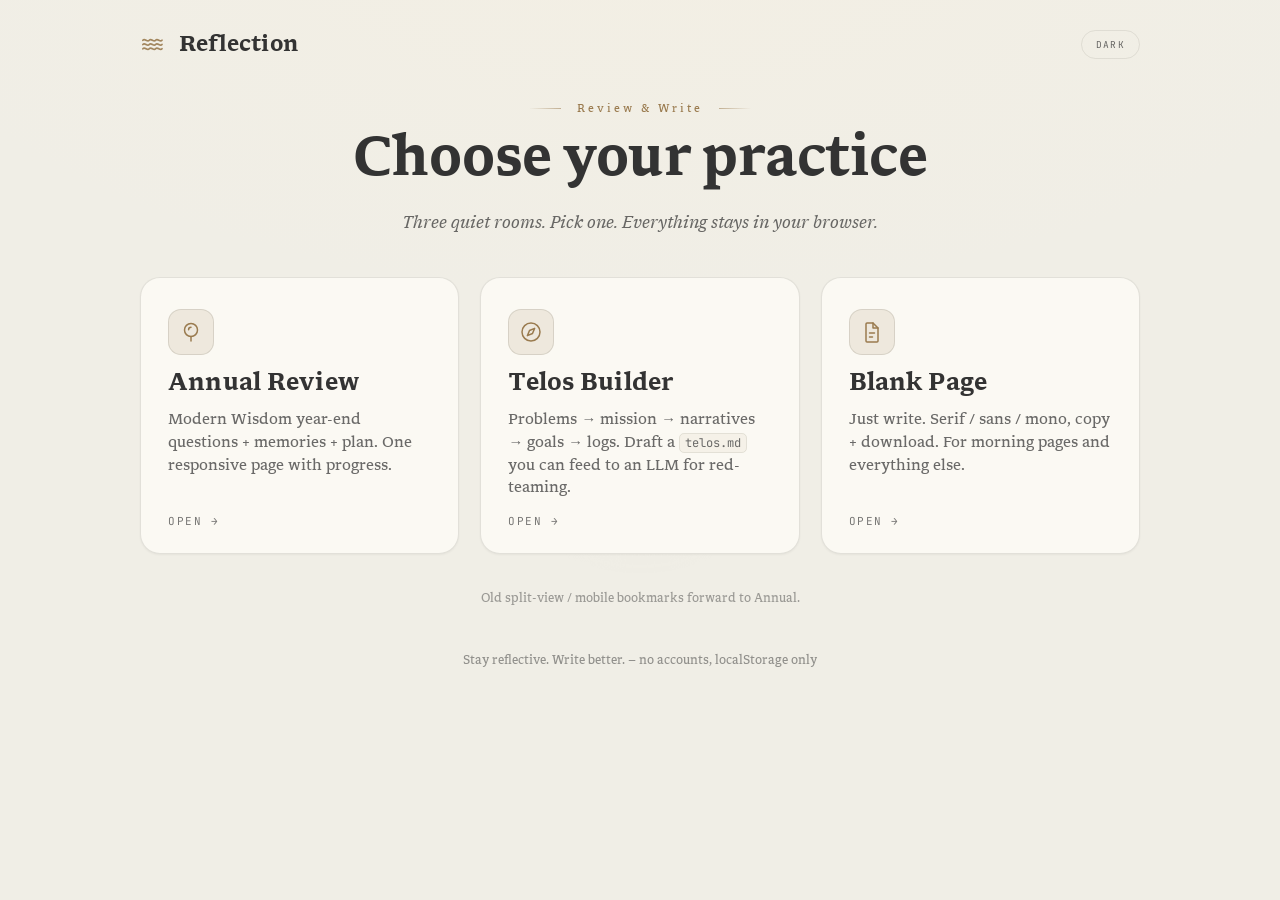
==== commit 56f31be9: "feat: make self-hosted Libron the site's main font Self-host the Libron v0.30 web kit (4x WOFF2, OFL" ====
--- a/index.html
+++ b/index.html
@@ -20,7 +20,7 @@
     <link rel="icon" type="image/png" sizes="192x192" href="./assets/icons/icon-192.png">
     <link rel="preconnect" href="https://fonts.googleapis.com">
     <link rel="preconnect" href="https://fonts.gstatic.com" crossorigin>
-    <link href="https://fonts.googleapis.com/css2?family=Cormorant+Garamond:wght@400;600&family=Inter:wght@300;600&family=JetBrains+Mono:wght@300&display=swap" rel="stylesheet">
+    <link href="https://fonts.googleapis.com/css2?family=JetBrains+Mono:wght@300&display=swap" rel="stylesheet">
     <link rel="stylesheet" href="./assets/css/shared.css">
     <script>
         (function(){try{var s=localStorage.getItem('reflection-global-theme');var q=new URLSearchParams(location.search).get('theme');var d=q==='dark'?true:q==='light'?false:s?s==='dark':!(window.matchMedia&&window.matchMedia('(prefers-color-scheme: light)').matches);if(d)document.documentElement.classList.add('dark-pre');}catch(e){}})();
--- a/assets/css/shared.css
+++ b/assets/css/shared.css
@@ -2,6 +2,36 @@
    Used by index (landing), telos, blank, and future unified templates.
    Legacy split-view.html / mobile.html still carry inline styles;
    new pages should link this file. */
+
+/* Libron — self-hosted book serif (OFL). Web kit v0.30. */
+@font-face {
+  font-family: 'Libron';
+  src: url('../fonts/Libron-Regular.woff2') format('woff2');
+  font-weight: 400;
+  font-style: normal;
+  font-display: swap;
+}
+@font-face {
+  font-family: 'Libron';
+  src: url('../fonts/Libron-Italic.woff2') format('woff2');
+  font-weight: 400;
+  font-style: italic;
+  font-display: swap;
+}
+@font-face {
+  font-family: 'Libron';
+  src: url('../fonts/Libron-Bold.woff2') format('woff2');
+  font-weight: 700;
+  font-style: normal;
+  font-display: swap;
+}
+@font-face {
+  font-family: 'Libron';
+  src: url('../fonts/Libron-BoldItalic.woff2') format('woff2');
+  font-weight: 700;
+  font-style: italic;
+  font-display: swap;
+}
 
 :root {
   --bg-color: #F0EEE6;
@@ -16,8 +46,8 @@
   --toolbar-text-hover: #000;
   --card-bg: rgba(255, 255, 255, 0.45);
   --card-border: rgba(0, 0, 0, 0.09);
-  --font-serif: 'Cormorant Garamond', Georgia, serif;
-  --font-sans: 'Inter', system-ui, sans-serif;
+  --font-serif: 'Libron', Georgia, serif;
+  --font-sans: 'Libron', Georgia, serif;
   --font-mono: 'JetBrains Mono', ui-monospace, monospace;
 }
 
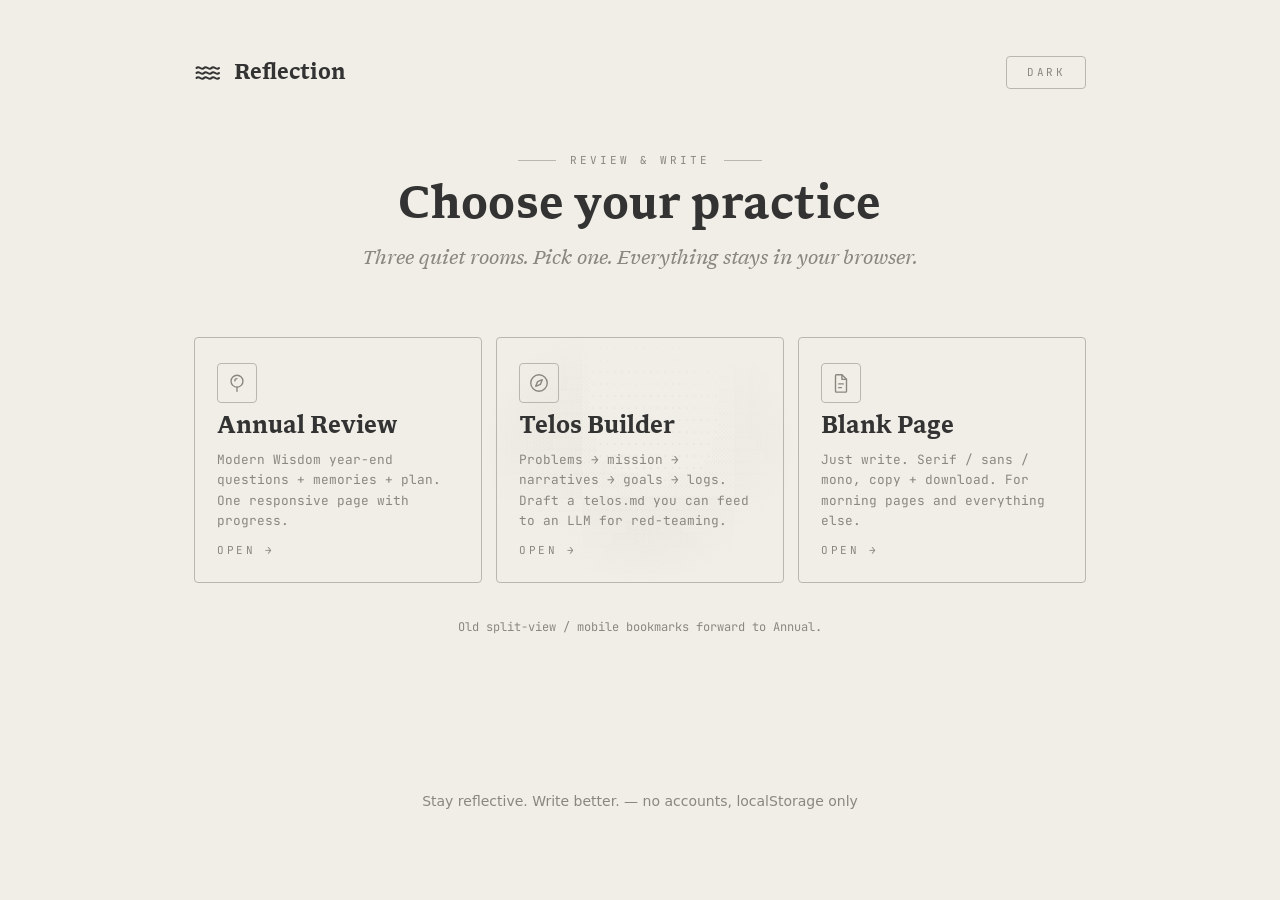
==== commit 76b8cb89: "feat: editorial "paper" redesign + review fix round Redesign (all pages: index, annual, telos, blank" ====
--- a/index.html
+++ b/index.html
@@ -9,34 +9,33 @@
     <meta property="og:description" content="Annual review, telos builder, and blank canvas. Minimal, local-first.">
     <meta name="twitter:card" content="summary">
     <meta property="og:type" content="website">
+    <meta property="og:url" content="https://reflection-phi.vercel.app/">
+    <link rel="canonical" href="https://reflection-phi.vercel.app/">
     <link rel="icon" type="image/svg+xml" href="./assets/favicon.svg" media="(prefers-color-scheme: light)">
     <link rel="icon" type="image/svg+xml" href="./assets/favicon-dark.svg" media="(prefers-color-scheme: dark)">
     <link rel="apple-touch-icon" href="./assets/icons/apple-touch-icon.png">
     <link rel="manifest" href="./site.webmanifest">
     <meta name="theme-color" content="#333333">
+    <script>
+        /* Early theme: runs before any stylesheet so first paint uses the right bg (no white flash). */
+        (function(){var d=true;try{var s=localStorage.getItem('reflection-global-theme');var q=new URLSearchParams(location.search).get('theme');d=q==='dark'?true:q==='light'?false:s?s==='dark':!(window.matchMedia&&window.matchMedia('(prefers-color-scheme: light)').matches);}catch(e){}if(d){document.documentElement.classList.add('dark-mode');}try{var m=document.querySelector('meta[name="theme-color"]');if(m)m.setAttribute('content',d?'#1a1a1a':'#F0EEE6');}catch(e2){}})();
+    </script>
+    <style>html{background-color:#F0EEE6}html.dark-mode{background-color:#1a1a1a}body{background-color:#F0EEE6}html.dark-mode body{background-color:#1a1a1a}</style>
     <meta name="color-scheme" content="dark light">
-    <meta property="og:image" content="./assets/icons/icon-512.png">
+    <meta property="og:image" content="https://reflection-phi.vercel.app/assets/icons/icon-512.png">
     <link rel="icon" href="./favicon.ico" sizes="any">
     <link rel="icon" type="image/png" sizes="192x192" href="./assets/icons/icon-192.png">
     <link rel="preconnect" href="https://fonts.googleapis.com">
     <link rel="preconnect" href="https://fonts.gstatic.com" crossorigin>
-    <link href="https://fonts.googleapis.com/css2?family=JetBrains+Mono:wght@300&display=swap" rel="stylesheet">
+    <link href="https://fonts.googleapis.com/css2?family=JetBrains+Mono:wght@300;400;700&display=swap" rel="stylesheet">
     <link rel="stylesheet" href="./assets/css/shared.css">
-    <script>
-        (function(){try{var s=localStorage.getItem('reflection-global-theme');var q=new URLSearchParams(location.search).get('theme');var d=q==='dark'?true:q==='light'?false:s?s==='dark':!(window.matchMedia&&window.matchMedia('(prefers-color-scheme: light)').matches);if(d)document.documentElement.classList.add('dark-pre');}catch(e){}})();
-    </script>
-    <style>
-        html.dark-pre body { background:#1a1a1a; }
-    </style>
+    <link rel="stylesheet" href="./assets/css/index.css">
 </head>
-<body class="design-v2">
-    <script>
-        (function(){try{var s=localStorage.getItem('reflection-global-theme');var q=new URLSearchParams(location.search).get('theme');var d=q==='dark'?true:q==='light'?false:s?s==='dark':!(window.matchMedia&&window.matchMedia('(prefers-color-scheme: light)').matches);if(d)document.body.classList.add('dark-mode');}catch(e){document.body.classList.add('dark-mode');}})();
-    </script>
+<body>
     <a class="skip-link" href="#main">Skip to content</a>
     <pre id="art" class="art-layer" aria-hidden="true"></pre>
 
-    <div class="content-container wide" id="main">
+    <main class="content-container wide" id="main">
         <header class="masthead">
             <a class="wordmark" href="./index.html">
                 <svg viewBox="0 0 24 16" fill="none" stroke="currentColor" stroke-width="1.6" stroke-linecap="round" aria-hidden="true">
@@ -64,7 +63,7 @@
                         <path d="M9.6 9.7c0-1.4 1.1-2.5 2.4-2.5"/>
                     </svg>
                 </span>
-                <h3>Annual Review</h3>
+                <h2>Annual Review</h2>
                 <p>Modern Wisdom year-end questions + memories + plan. One responsive page with progress.</p>
                 <span class="go">Open →</span>
             </a>
@@ -75,7 +74,7 @@
                         <path d="M15.6 8.4l-2.1 5.1-5.1 2.1 2.1-5.1z"/>
                     </svg>
                 </span>
-                <h3>Telos Builder</h3>
+                <h2>Telos Builder</h2>
                 <p>Problems → mission → narratives → goals → logs. Draft a <code>telos.md</code> you can feed to an LLM for red-teaming.</p>
                 <span class="go">Open →</span>
             </a>
@@ -87,16 +86,16 @@
                         <path d="M9.5 13h5M9.5 17h3"/>
                     </svg>
                 </span>
-                <h3>Blank Page</h3>
+                <h2>Blank Page</h2>
                 <p>Just write. Serif / sans / mono, copy + download. For morning pages and everything else.</p>
                 <span class="go">Open →</span>
             </a>
         </div>
 
         <p class="legacy-links">Old split-view / mobile bookmarks forward to Annual.</p>
+    </main>
 
-        <footer class="site-footer">Stay reflective. Write better. — no accounts, localStorage only</footer>
-    </div>
+    <footer class="site-footer">Stay reflective. Write better. — no accounts, localStorage only</footer>
 
     <script src="./assets/js/shared.js"></script>
     <script>
--- a/assets/css/shared.css
+++ b/assets/css/shared.css
@@ -1,106 +1,95 @@
-/* Reflection — shared theme + components
-   Used by index (landing), telos, blank, and future unified templates.
-   Legacy split-view.html / mobile.html still carry inline styles;
-   new pages should link this file. */
-
-/* Libron — self-hosted book serif (OFL). Web kit v0.30. */
-@font-face {
-  font-family: 'Libron';
-  src: url('../fonts/Libron-Regular.woff2') format('woff2');
-  font-weight: 400;
-  font-style: normal;
-  font-display: swap;
-}
-@font-face {
-  font-family: 'Libron';
-  src: url('../fonts/Libron-Italic.woff2') format('woff2');
-  font-weight: 400;
-  font-style: italic;
-  font-display: swap;
-}
-@font-face {
-  font-family: 'Libron';
-  src: url('../fonts/Libron-Bold.woff2') format('woff2');
-  font-weight: 700;
-  font-style: normal;
-  font-display: swap;
-}
-@font-face {
-  font-family: 'Libron';
-  src: url('../fonts/Libron-BoldItalic.woff2') format('woff2');
-  font-weight: 700;
-  font-style: italic;
-  font-display: swap;
-}
+/* ============================================================================
+   Reflection — shared design system  ("editorial paper" language)
+   ----------------------------------------------------------------------------
+   Base layer for every page: tokens, reset, layout, typography, buttons,
+   borderless text surfaces, nav, footer, ambient art, utilities, print.
+   Page-specific components live in assets/css/<page>.css:
+     index.css  — masthead, cards
+     annual.css — progress, memories grid
+     telos.css  — builder, goal rows
+     blank.css  — writer, floating toolbar
+   ========================================================================== */
+
+/* Libron — self-hosted book serif (OFL). */
+@font-face { font-family: 'Libron'; src: url('../fonts/Libron-Regular.woff2') format('woff2'); font-weight: 400; font-style: normal; font-display: swap; }
+@font-face { font-family: 'Libron'; src: url('../fonts/Libron-Italic.woff2') format('woff2'); font-weight: 400; font-style: italic; font-display: swap; }
+@font-face { font-family: 'Libron'; src: url('../fonts/Libron-Bold.woff2') format('woff2'); font-weight: 700; font-style: normal; font-display: swap; }
+@font-face { font-family: 'Libron'; src: url('../fonts/Libron-BoldItalic.woff2') format('woff2'); font-weight: 700; font-style: italic; font-display: swap; }
 
 :root {
-  --bg-color: #F0EEE6;
-  --text-color: #333333;
+  /* paper palette */
+  --paper:   #F0EEE6;
+  --ink:     #333333;
+  --muted:   #8a877f;
+  --line:    #b9b6ad;
+  --surface: rgba(253, 252, 249, 0.62);   /* raised bars (toolbar / action bar) */
+  --hairline: rgba(0, 0, 0, 0.05);
+  --focus-ring: rgba(51, 51, 51, 0.08);
+  --placeholder-opacity: 0.5;
+  --shadow:  0 10px 34px -12px rgba(60, 55, 45, 0.22);
+
+  /* aliases kept for shared.js / print / warning banner */
+  --bg-color: var(--paper);
+  --text-color: var(--ink);
+  --muted-text: var(--muted);
   --art-color: #A09E96;
-  --question-color: #333333;
-  --input-bg: rgba(255, 255, 255, 0.35);
-  --input-border: rgba(0, 0, 0, 0.1);
-  --input-focus: rgba(0, 0, 0, 0.22);
-  --toolbar-bg: rgba(240, 238, 230, 0.95);
-  --toolbar-text: #666;
-  --toolbar-text-hover: #000;
-  --card-bg: rgba(255, 255, 255, 0.45);
-  --card-border: rgba(0, 0, 0, 0.09);
-  --font-serif: 'Libron', Georgia, serif;
-  --font-sans: 'Libron', Georgia, serif;
-  --font-mono: 'JetBrains Mono', ui-monospace, monospace;
-}
-
-body.dark-mode {
-  --bg-color: #1a1a1a;
-  --text-color: #e0e0e0;
+  --question-color: var(--ink);
+  --input-bg: transparent;
+  --input-border: transparent;
+  --input-focus: var(--line);
+  --toolbar-bg: var(--surface);
+  --toolbar-text: var(--muted);
+  --toolbar-text-hover: var(--ink);
+  --card-bg: transparent;
+  --card-border: var(--line);
+
+  --font-serif: 'Libron', Georgia, 'Times New Roman', serif;
+  --font-sans: ui-sans-serif, system-ui, -apple-system, 'Segoe UI', Roboto, 'Helvetica Neue', Arial, sans-serif;
+  --font-mono: 'JetBrains Mono', ui-monospace, SFMono-Regular, Menlo, Consolas, monospace;
+}
+
+html.dark-mode, body.dark-mode {
+  --paper:   #1a1a1a;
+  --ink:     #e0e0e0;
+  --muted:   #9a9a9a;
+  --line:    #4a4a4a;
+  --surface: rgba(41, 41, 41, 0.55);
+  --hairline: rgba(255, 255, 255, 0.08);
+  --focus-ring: rgba(224, 224, 224, 0.10);
+  --placeholder-opacity: 0.38;
+  --shadow:  0 12px 36px -12px rgba(0, 0, 0, 0.7);
   --art-color: #5a5a5a;
-  --question-color: #e0e0e0;
-  --input-bg: rgba(0, 0, 0, 0.32);
-  --input-border: rgba(255, 255, 255, 0.12);
-  --input-focus: rgba(255, 255, 255, 0.24);
-  --toolbar-bg: rgba(26, 26, 26, 0.95);
-  --toolbar-text: #999;
-  --toolbar-text-hover: #fff;
-  --card-bg: rgba(255, 255, 255, 0.04);
-  --card-border: rgba(255, 255, 255, 0.1);
 }
 
 * { box-sizing: border-box; }
 
+html, body {
+  margin: 0;
+  padding: 0;
+  background-color: var(--paper);
+  color: var(--ink);
+  font-family: var(--font-serif);
+  transition: background-color 0.25s ease, color 0.25s ease;
+}
+
+/* ---------- skip link ---------- */
 .skip-link {
   position: absolute;
   left: -9999px;
   top: 8px;
   z-index: 100;
-  background: var(--text-color);
-  color: var(--bg-color);
+  background: var(--ink);
+  color: var(--paper);
   padding: 8px 16px;
   border-radius: 4px;
   font-family: var(--font-mono);
   font-size: 12px;
+  letter-spacing: 1px;
   text-decoration: none;
 }
-
 .skip-link:focus { left: 8px; }
 
-footer.site-footer {
-  text-align: center;
-  margin-top: 3em;
-  font-size: 0.8rem;
-  opacity: 0.5;
-}
-
-html, body {
-  margin: 0;
-  padding: 0;
-  background-color: var(--bg-color);
-  color: var(--text-color);
-  font-family: var(--font-sans);
-  transition: background-color 0.25s ease, color 0.25s ease;
-}
-
-/* Background ASCII layer */
+/* ---------- ambient ASCII layer ---------- */
 .art-layer {
   position: fixed;
   top: 50%;
@@ -110,620 +99,262 @@
   font-size: 12px;
   line-height: 1;
   color: var(--art-color);
-  opacity: 0.08;
+  opacity: 0.12;
   z-index: 0;
   pointer-events: none;
   white-space: pre;
   user-select: none;
   margin: 0;
-}
-
-@media (prefers-reduced-motion: reduce) {
-  .art-layer { display: none; }
-}
-
-/* Layout */
+  -webkit-mask-image: radial-gradient(closest-side, #000 18%, transparent 100%);
+  mask-image: radial-gradient(closest-side, #000 18%, transparent 100%);
+}
+body.dark-mode .art-layer { opacity: 0.10; }
+
+@media (prefers-reduced-motion: reduce) { .art-layer { display: none; } }
+
+/* ---------- layout ---------- */
 .content-container {
   position: relative;
   z-index: 10;
   max-width: 720px;
   margin: 0 auto;
-  padding: 40px 20px 100px;
-  min-height: 100vh;
-}
-
-.content-container.wide { max-width: 980px; }
-
+  padding: 56px 24px 90px;
+}
+.content-container.wide { max-width: 940px; }
+
+/* ---------- nav (outline boxes) ---------- */
 .toggle-container {
-  text-align: center;
-  margin-bottom: 1.2em;
   display: flex;
   flex-wrap: wrap;
-  gap: 0.6em;
+  gap: 12px;
   justify-content: center;
   align-items: center;
-}
-
-/* Buttons — label shows ACTION (e.g. "Light" when dark) */
-.tool-btn, .btn-ghost {
-  background: none;
-  border: 1px solid var(--text-color);
+  margin-bottom: 88px;
+}
+
+/* ---------- buttons — label shows ACTION ---------- */
+.tool-btn, .btn-ghost, .btn-primary {
+  font-family: var(--font-mono);
+  font-size: 11px;
+  font-weight: 400;
+  letter-spacing: 2.5px;
+  text-transform: uppercase;
+  color: var(--muted);
+  background: transparent;
+  border: 1px solid var(--line);
+  border-radius: 4px;
+  padding: 10px 20px;
+  line-height: 1;
   cursor: pointer;
-  font-family: var(--font-mono);
-  font-size: 10px;
-  color: var(--text-color);
-  padding: 8px 16px;
-  text-transform: uppercase;
-  letter-spacing: 1.5px;
-  transition: all 0.2s ease;
-  opacity: 0.65;
-  border-radius: 3px;
   text-decoration: none;
   display: inline-block;
-}
-
-.tool-btn:hover, .btn-ghost:hover,
-.tool-btn:focus-visible, .btn-ghost:focus-visible {
-  opacity: 1;
-  background: var(--text-color);
-  color: var(--bg-color);
+  transition: background-color 0.15s ease, color 0.15s ease, border-color 0.15s ease;
+}
+.tool-btn:hover, .btn-ghost:hover, .btn-primary:hover,
+.tool-btn:focus-visible, .btn-ghost:focus-visible, .btn-primary:focus-visible {
+  background: var(--ink);
+  border-color: var(--ink);
+  color: var(--paper);
   outline: none;
 }
 
-.btn-primary {
-  background: var(--text-color);
-  color: var(--bg-color);
-  border: 1px solid var(--text-color);
-  cursor: pointer;
+/* ---------- typography ---------- */
+h1.title {
+  font-family: var(--font-serif);
+  font-size: clamp(2rem, 5vw, 2.75rem);
+  font-weight: 700;
+  line-height: 1.1;
+  letter-spacing: 0.01em;
+  text-align: center;
+  margin: 0 0 0.35em;
+}
+
+p.subtitle {
+  font-family: var(--font-serif);
+  font-style: italic;
+  font-size: clamp(1.05rem, 2.4vw, 1.19rem);
+  line-height: 1.45;
+  color: var(--muted);
+  text-align: center;
+  max-width: 52ch;
+  margin: 0 auto 64px;
+}
+
+.hero-kicker {
+  display: flex;
+  align-items: center;
+  justify-content: center;
+  gap: 14px;
+  margin: 0 0 1.3em;
   font-family: var(--font-mono);
   font-size: 11px;
-  padding: 10px 20px;
+  letter-spacing: 3px;
   text-transform: uppercase;
-  letter-spacing: 1.5px;
-  border-radius: 3px;
-  opacity: 1;
-  text-decoration: none;
-  display: inline-block;
-}
-
-.btn-primary:hover { opacity: 0.85; }
-
-/* Type */
-h1.title {
-  font-family: var(--font-serif);
-  font-size: 2.4rem;
-  font-weight: 600;
-  text-align: center;
-  margin: 2.2em 0 0.4em;
-  line-height: 1.15;
-}
-
-p.subtitle {
-  text-align: center;
-  font-style: italic;
-  margin-bottom: 3em;
-  opacity: 0.7;
-  font-size: 0.95rem;
-}
+  color: var(--muted);
+}
+.hero-kicker::before,
+.hero-kicker::after { content: ''; height: 1px; width: 38px; background: var(--line); }
 
 h2.section-title {
-  font-family: var(--font-sans);
-  font-weight: 600;
-  font-size: 1.25rem;
+  display: flex;
+  align-items: center;
+  gap: 0.7em;
+  font-family: var(--font-mono);
+  font-size: 0.78rem;
+  font-weight: 500;
+  letter-spacing: 0.22em;
   text-transform: uppercase;
-  letter-spacing: 1px;
-  margin-top: 2.5em;
-  margin-bottom: 1.2em;
-  border-bottom: 2px solid var(--text-color);
-  padding-bottom: 0.5em;
-  opacity: 0.92;
-}
-
-.section-hint {
-  font-size: 0.9rem;
-  opacity: 0.65;
-  margin: -0.6em 0 1.4em;
-  line-height: 1.5;
-}
-
-/* Q&A */
-.question-item { margin-bottom: 1.8em; }
-
-.question-text {
-  font-weight: 600;
-  font-size: 1.02rem;
-  line-height: 1.5;
-  margin-bottom: 0.7em;
-  color: var(--question-color);
-  display: block;
-}
-
-.answer-input {
-  width: 100%;
-  min-height: 60px;
-  padding: 12px 16px;
-  border: 1px solid var(--input-border);
-  border-radius: 8px;
-  background: var(--input-bg);
-  color: var(--text-color);
-  font-family: var(--font-sans);
-  font-size: 1rem;
-  line-height: 1.55;
-  resize: vertical;
-  outline: none;
-  transition: border-color 0.2s ease, box-shadow 0.2s ease;
-}
-
-.answer-input:focus {
-  border-color: var(--input-focus);
-  box-shadow: 0 0 0 3px rgba(127, 127, 127, 0.12);
-}
-
-.answer-input::placeholder { color: var(--text-color); opacity: 0.38; }
-.auto-resize { overflow: hidden; }
-
-/* Cards (landing) */
-.card-grid {
-  display: grid;
-  grid-template-columns: 1fr;
-  gap: 1.1em;
-  margin-top: 1em;
-}
-
-@media (min-width: 720px) {
-  .card-grid { grid-template-columns: 1fr 1fr 1fr; }
-}
-
-.card {
-  background: var(--card-bg);
-  border: 1px solid var(--card-border);
-  border-radius: 12px;
-  padding: 1.6em 1.4em;
-  text-decoration: none;
-  color: inherit;
-  display: flex;
-  flex-direction: column;
-  gap: 0.7em;
-  transition: transform 0.18s ease, box-shadow 0.18s ease;
-  backdrop-filter: blur(6px);
-}
-
-.card:hover, .card:focus-visible {
-  transform: translateY(-3px);
-  box-shadow: 0 12px 32px rgba(0, 0, 0, 0.12);
-  outline: none;
-}
-
-.card h3 { margin: 0; font-family: var(--font-serif); font-size: 1.45rem; }
-.card p { margin: 0; font-size: 0.92rem; line-height: 1.55; opacity: 0.75; }
-.card .go { margin-top: auto; font-family: var(--font-mono); font-size: 11px; letter-spacing: 1.5px; text-transform: uppercase; opacity: 0.7; }
-
-/* Unifying-sentence builder */
-.builder {
-  border: 1px dashed var(--input-focus);
-  border-radius: 10px;
-  padding: 1.1em 1.2em;
-  margin-bottom: 1.6em;
-  background: var(--card-bg);
-}
-
-.builder label { display: block; font-size: 0.85rem; opacity: 0.75; margin: 0.8em 0 0.4em; }
-.builder output {
-  display: block;
-  margin-top: 1em;
-  padding: 0.9em 1em;
-  border-radius: 8px;
-  background: var(--input-bg);
-  border: 1px solid var(--input-border);
-  font-family: var(--font-serif);
-  font-size: 1.15rem;
-  line-height: 1.5;
-}
-
-/* Goal rows */
-.goal-row { display: flex; gap: 0.7em; align-items: flex-start; }
-.goal-row input[type="checkbox"] { margin-top: 1em; width: 1.1em; height: 1.1em; flex-shrink: 0; }
-
-/* Sticky action bar */
-.action-bar {
-  position: sticky;
-  bottom: 12px;
-  z-index: 20;
-  display: flex;
-  flex-wrap: wrap;
-  gap: 0.6em;
-  justify-content: center;
-  padding: 10px;
-  background: var(--toolbar-bg);
-  border: 1px solid var(--card-border);
-  border-radius: 999px;
-  box-shadow: 0 6px 24px rgba(0, 0, 0, 0.1);
-  margin-top: 2.5em;
-  max-width: 640px;
-  margin-inline: auto;
-}
-
-/* Dark-mode contrast: muted text needs more opacity on dark bg */
-body.dark-mode { --toolbar-text: #bbb; }
-body.dark-mode .tool-btn,
-body.dark-mode .btn-ghost { opacity: 0.85; }
-body.dark-mode .card p { opacity: 0.85; }
-body.dark-mode .card .go { opacity: 0.8; }
-body.dark-mode p.subtitle,
-body.dark-mode .section-hint { opacity: 0.8; }
-body.dark-mode footer.site-footer,
-body.dark-mode .hero-kicker,
-body.dark-mode .legacy-links,
-body.dark-mode #count { opacity: 0.75; }
-
-/* Writer */
-.writer {
-  min-height: 30vh;
-  outline: none;
-  width: 100%;
-  padding-bottom: 4vh;
-  line-height: 1.7;
-}
-
-.writer:empty:before {
-  content: attr(placeholder);
-  opacity: 0.45;
-  display: block;
-}
-
-.font-serif { font-family: var(--font-serif); font-size: 1.3rem; line-height: 1.6; }
-.font-sans { font-family: var(--font-sans); font-size: 1.08rem; line-height: 1.7; }
-.font-mono { font-family: var(--font-mono); font-size: 0.95rem; line-height: 1.8; }
-
-.writer h1 { font-size: 1.9em; border-bottom: 1px solid var(--art-color); padding-bottom: 8px; }
-.writer h2 { font-size: 1.45em; }
-
-@media (max-width: 480px) {
-  .content-container { padding: 28px 16px 90px; }
-  h1.title { font-size: 1.9rem; }
-  h2.section-title { font-size: 1.1rem; }
-}
-
-@media print {
-  .toggle-container, .action-bar, .art-layer { display: none !important; }
-  .content-container { max-width: 100%; }
-}
-
-/* ==========================================================================
-   Design v2 — refined surfaces, rhythm & type.
-   Scoped to body.design-v2 (landing, annual, telos, 404). blank.html is
-   intentionally left on the v1 theme and renders exactly as before.
-   ========================================================================== */
-
-body.design-v2 {
-  --accent:        #9a7b4f;
-  --accent-soft:   rgba(154, 123, 79, 0.13);
-  --surface:       #fbf9f3;
-  --surface-2:     #f3efe4;
-  --hairline:      rgba(45, 40, 30, 0.12);
-  --hairline-soft: rgba(45, 40, 30, 0.07);
-  --shadow-sm:     0 1px 2px rgba(45, 40, 30, 0.05);
-  --shadow-md:     0 14px 34px -16px rgba(45, 40, 30, 0.28);
-  --shadow-lg:     0 28px 70px -24px rgba(45, 40, 30, 0.38);
-  --radius:        14px;
-  --radius-lg:     20px;
-  background:
-    radial-gradient(1100px 520px at 50% -8%, var(--surface-2), rgba(0, 0, 0, 0) 72%),
-    var(--bg-color);
-}
-
-body.design-v2.dark-mode {
-  --accent:        #c6ab7c;
-  --accent-soft:   rgba(198, 171, 124, 0.14);
-  --surface:       #202020;
-  --surface-2:     #262625;
-  --hairline:      rgba(255, 255, 255, 0.10);
-  --hairline-soft: rgba(255, 255, 255, 0.06);
-  --shadow-sm:     0 1px 2px rgba(0, 0, 0, 0.35);
-  --shadow-md:     0 16px 38px -18px rgba(0, 0, 0, 0.72);
-  --shadow-lg:     0 30px 76px -26px rgba(0, 0, 0, 0.85);
-  background:
-    radial-gradient(1100px 520px at 50% -8%, var(--surface-2), rgba(0, 0, 0, 0) 72%),
-    var(--bg-color);
-}
-
-/* keep the ambient ASCII as a whisper on top of the opaque surfaces */
-body.design-v2 .art-layer {
-  opacity: 0.045;
-  -webkit-mask-image: radial-gradient(closest-side, #000 22%, transparent 100%);
-  mask-image: radial-gradient(closest-side, #000 22%, transparent 100%);
-}
-body.design-v2.dark-mode .art-layer { opacity: 0.06; }
-
-body.design-v2 .content-container { max-width: 760px; padding-top: 30px; }
-body.design-v2 .content-container.wide { max-width: 1040px; }
-
-/* ---------- masthead (landing) ---------- */
-body.design-v2 .masthead {
-  display: flex;
-  align-items: center;
-  justify-content: space-between;
-  gap: 1em;
-  margin-bottom: 2.8em;
-}
-
-body.design-v2 .wordmark {
-  display: inline-flex;
-  align-items: center;
-  gap: 0.55em;
-  font-family: var(--font-serif);
-  font-size: 1.35rem;
-  font-weight: 600;
-  letter-spacing: 0.01em;
-  color: var(--text-color);
-  text-decoration: none;
-}
-
-body.design-v2 .wordmark svg { width: 27px; height: 17px; color: var(--accent); opacity: 0.9; }
-
-body.design-v2 .masthead-actions { display: flex; align-items: center; gap: 0.5em; }
-
-/* ---------- nav pills ---------- */
-body.design-v2 .toggle-container { margin-bottom: 2.6em; gap: 0.5em; }
-
-body.design-v2 .btn-ghost,
-body.design-v2 .tool-btn {
-  border-color: var(--hairline);
-  border-radius: 999px;
-  padding: 7px 14px;
-  font-size: 9.5px;
-  letter-spacing: 1.3px;
-  opacity: 0.72;
-  background: transparent;
-}
-
-body.design-v2 .btn-ghost:hover,
-body.design-v2 .btn-ghost:focus-visible,
-body.design-v2 .tool-btn:hover,
-body.design-v2 .tool-btn:focus-visible {
-  background: var(--text-color);
-  color: var(--bg-color);
-  border-color: var(--text-color);
-  opacity: 1;
-}
-
-body.design-v2 .btn-ghost.is-active {
-  opacity: 1;
-  border-color: var(--accent);
-  color: var(--accent);
-}
-
-body.design-v2 .btn-ghost.is-active:hover {
-  background: var(--accent);
-  border-color: var(--accent);
-  color: var(--bg-color);
-}
-
-body.design-v2 .btn-primary {
-  border-radius: 999px;
-  padding: 10px 22px;
-  font-size: 10.5px;
-  letter-spacing: 1.4px;
-}
-
-/* ---------- hero ---------- */
-body.design-v2 .hero-kicker {
-  display: flex;
-  align-items: center;
-  justify-content: center;
-  gap: 16px;
-  margin: 0 0 1.5em;
-  font-size: 10.5px;
-  letter-spacing: 3px;
-  color: var(--accent);
-  opacity: 1;
-}
-
-body.design-v2 .hero-kicker::before,
-body.design-v2 .hero-kicker::after {
-  content: '';
-  height: 1px;
-  width: 32px;
-  background: linear-gradient(90deg, transparent, var(--accent));
-  opacity: 0.55;
-}
-
-body.design-v2 .hero-kicker::after {
-  background: linear-gradient(90deg, var(--accent), transparent);
-}
-
-body.design-v2 h1.title {
-  font-size: clamp(2.3rem, 5.4vw, 3.4rem);
-  line-height: 1.08;
-  letter-spacing: -0.005em;
-  margin: 0 0 0.5em;
-}
-
-body.design-v2 .toggle-container + h1.title { margin-top: 0; }
-
-body.design-v2 p.subtitle {
-  font-size: 1.02rem;
-  max-width: 54ch;
-  margin: 0 auto 2.8em;
-  opacity: 0.72;
-  text-wrap: balance;
-}
-
-body.design-v2 code {
-  font-family: var(--font-mono);
-  font-size: 0.82em;
-  background: var(--surface-2);
-  border: 1px solid var(--hairline);
-  border-radius: 5px;
-  padding: 0.08em 0.4em;
-  white-space: nowrap;
-}
-
-/* ---------- cards ---------- */
-body.design-v2 .card-grid { gap: 1.3em; margin-top: 0; }
-
-body.design-v2 .card {
-  position: relative;
-  overflow: hidden;
-  background: var(--surface);
-  border: 1px solid var(--hairline);
-  border-radius: var(--radius-lg);
-  padding: 1.9em 1.7em 1.6em;
-  box-shadow: var(--shadow-sm);
-  backdrop-filter: none;
-  gap: 0.85em;
-  transition: transform 0.28s cubic-bezier(0.22, 1, 0.36, 1),
-              box-shadow 0.28s ease, border-color 0.28s ease;
-}
-
-body.design-v2 .card::after {
-  content: '';
-  position: absolute;
-  top: 0;
-  left: 0;
-  height: 2px;
-  width: 100%;
-  background: linear-gradient(90deg, var(--accent), transparent 85%);
-  transform: scaleX(0);
-  transform-origin: left;
-  transition: transform 0.4s cubic-bezier(0.22, 1, 0.36, 1);
-}
-
-body.design-v2 .card:hover,
-body.design-v2 .card:focus-visible {
-  transform: translateY(-4px);
-  box-shadow: var(--shadow-md);
-  border-color: var(--accent-soft);
-}
-
-body.design-v2 .card:hover::after,
-body.design-v2 .card:focus-visible::after { transform: scaleX(1); }
-
-body.design-v2 .card-icon {
-  width: 46px;
-  height: 46px;
-  border-radius: 13px;
-  display: grid;
-  place-items: center;
-  background: var(--accent-soft);
-  border: 1px solid var(--hairline);
-  color: var(--accent);
-  margin-bottom: 0.2em;
-}
-
-body.design-v2 .card-icon svg { width: 24px; height: 24px; }
-
-body.design-v2 .card h3 { font-size: 1.5rem; letter-spacing: 0.005em; }
-body.design-v2 .card p { opacity: 0.72; }
-body.design-v2 .card .go { opacity: 0.66; transition: opacity 0.2s ease, letter-spacing 0.2s ease; }
-body.design-v2 .card:hover .go { opacity: 1; letter-spacing: 2px; }
-
-/* ---------- section headings ---------- */
-body.design-v2 h2.section-title {
-  display: flex;
-  align-items: center;
-  gap: 0.7em;
-  font-size: 0.96rem;
-  letter-spacing: 0.18em;
-  border-bottom: 1px solid var(--hairline);
-  padding-bottom: 0.85em;
-  margin-top: 3.1em;
-  margin-bottom: 1.1em;
-  opacity: 1;
-}
-
-body.design-v2 h2.section-title::before {
+  color: var(--ink);
+  border-bottom: 1px solid var(--line);
+  padding-bottom: 0.8em;
+  margin: 3em 0 1.1em;
+}
+h2.section-title::before {
   content: '';
   flex: none;
   width: 7px;
   height: 7px;
-  border-radius: 2px;
-  background: var(--accent);
-  transform: rotate(45deg) translateY(-1px);
-}
-
-body.design-v2 .section-hint {
-  font-size: 0.9rem;
-  opacity: 0.62;
-  margin: -0.3em 0 1.6em;
+  background: var(--ink);
+  transform: rotate(45deg);
+}
+
+.section-hint {
+  font-family: var(--font-mono);
+  font-size: 0.76rem;
+  line-height: 1.7;
+  color: var(--muted);
+  margin: -0.4em 0 1.6em;
+}
+
+/* ---------- questions + borderless text surfaces ---------- */
+.question-item { margin-bottom: 1.8em; }
+
+.question-text {
+  display: block;
+  font-family: var(--font-serif);
+  font-weight: 700;
+  font-size: 1.02rem;
+  line-height: 1.5;
+  color: var(--ink);
+  margin-bottom: 0.5em;
+}
+
+.answer-input {
+  display: block;
+  width: 100%;
+  min-height: 3.4em;
+  padding: 8px 10px;
+  border: 0;
+  border-radius: 4px;
+  background: transparent;
+  color: var(--ink);
+  font-family: var(--font-serif);
+  font-size: 1.02rem;
   line-height: 1.6;
-  max-width: 62ch;
-}
-
-/* ---------- questions & inputs ---------- */
-body.design-v2 .question-item { margin-bottom: 1.75em; }
-body.design-v2 .question-text { font-size: 1rem; margin-bottom: 0.65em; }
-
-body.design-v2 .answer-input {
+  resize: vertical;
+  outline: none;
+  transition: background-color 0.15s ease;
+}
+.answer-input:focus { background: var(--focus-ring); }
+.answer-input::placeholder { color: var(--muted); opacity: var(--placeholder-opacity); }
+.auto-resize { overflow: hidden; }
+
+/* ---------- action bar (bottom) ---------- */
+.action-bar {
+  display: flex;
+  flex-wrap: wrap;
+  gap: 14px;
+  justify-content: center;
+  align-items: center;
+  padding: 16px 26px;
+  margin: 2.8em auto 0;
+  max-width: 680px;
   background: var(--surface);
   border: 1px solid var(--hairline);
-  border-radius: 12px;
-  padding: 14px 16px;
-  box-shadow: var(--shadow-sm);
-}
-
-body.design-v2 .answer-input:focus {
-  border-color: var(--accent);
-  box-shadow: 0 0 0 3px var(--accent-soft);
-}
-
-body.design-v2 .answer-input::placeholder { opacity: 0.34; }
-
-/* ---------- builder (telos) ---------- */
-body.design-v2 .builder {
-  background: var(--surface);
-  border: 1px dashed var(--hairline);
-  border-radius: var(--radius);
-  padding: 1.3em 1.3em 1.4em;
-  box-shadow: var(--shadow-sm);
-  margin-bottom: 1.8em;
-}
-
-body.design-v2 .builder output {
-  background: var(--surface-2);
-  border-color: var(--hairline);
-}
-
-/* ---------- progress + action bars ---------- */
-body.design-v2 .progress-wrap {
-  background: var(--surface);
-  border: 1px solid var(--hairline);
-  box-shadow: var(--shadow-md);
-  padding: 9px 16px;
-  top: 12px;
-}
-
-body.design-v2 .progress-bar { height: 5px; background: var(--hairline); }
-body.design-v2 .progress-bar i { background: linear-gradient(90deg, var(--accent), var(--text-color)); }
-
-body.design-v2 .action-bar {
-  background: var(--surface);
-  border: 1px solid var(--hairline);
-  box-shadow: var(--shadow-md);
-  padding: 9px;
-}
-
-/* ---------- misc ---------- */
-body.design-v2 .goal-row input[type="checkbox"] { accent-color: var(--accent); }
-
-body.design-v2 footer.site-footer {
-  margin-top: 4em;
-  font-size: 0.78rem;
-  opacity: 0.5;
-}
-
-body.design-v2 .legacy-links {
-  margin-top: 3em;
-  font-size: 0.78rem;
-  opacity: 0.45;
+  border-radius: 0;
+  box-shadow: var(--shadow);
+  -webkit-backdrop-filter: blur(12px) saturate(1.3);
+  backdrop-filter: blur(12px) saturate(1.3);
+  position: sticky;
+  bottom: 12px;
+  z-index: 20;
+}
+
+/* ---------- footer ---------- */
+footer.site-footer {
   text-align: center;
-}
-
-body.design-v2 .legacy-links a { color: inherit; }
-
+  margin: 56px auto 0;
+  padding: 0 20px 2.5em;
+  max-width: 760px;
+  font-family: var(--font-sans);
+  font-size: 14px;
+  color: var(--muted);
+}
+
+/* ---------- shared utilities ---------- */
+.visually-hidden {
+  position: absolute;
+  width: 1px;
+  height: 1px;
+  padding: 0;
+  margin: -1px;
+  overflow: hidden;
+  clip-path: inset(50%);
+  white-space: nowrap;
+  border: 0;
+}
+
+.save-warning {
+  position: fixed;
+  left: 50%;
+  bottom: 16px;
+  transform: translateX(-50%);
+  z-index: 1000;
+  display: flex;
+  align-items: center;
+  gap: 12px;
+  max-width: min(92vw, 540px);
+  padding: 12px 16px;
+  background: var(--ink);
+  color: var(--paper);
+  border-radius: 4px;
+  box-shadow: var(--shadow);
+  font-family: var(--font-mono);
+  font-size: 12px;
+  line-height: 1.4;
+}
+.save-warning-dismiss {
+  flex: none;
+  background: transparent;
+  border: 1px solid currentColor;
+  color: inherit;
+  border-radius: 4px;
+  padding: 5px 10px;
+  font: inherit;
+  text-transform: uppercase;
+  letter-spacing: 1px;
+  cursor: pointer;
+}
+
+/* ---------- responsive ---------- */
 @media (max-width: 480px) {
-  body.design-v2 .content-container { padding: 24px 16px 90px; }
-  body.design-v2 h1.title { font-size: 2rem; }
-  body.design-v2 .masthead { margin-bottom: 2em; }
-  body.design-v2 .card { padding: 1.6em 1.4em 1.4em; }
-}
+  .content-container { padding: 32px 16px 80px; }
+  h1.title { font-size: 1.9rem; }
+  .toggle-container { gap: 8px; margin-bottom: 56px; }
+  .tool-btn, .btn-ghost, .btn-primary { padding: 9px 14px; letter-spacing: 2px; }
+  p.subtitle { margin-bottom: 44px; }
+}
+
+/* ---------- print ---------- */
+@media print {
+  :root, html.dark-mode, body.dark-mode {
+    --paper: #ffffff; --ink: #000000; --muted: #555555; --line: #bbbbbb;
+    --surface: #ffffff; --art-color: #cccccc; --focus-ring: transparent;
+    --bg-color: #ffffff; --text-color: #000000;
+  }
+  html, body { background: #fff; color: #000; }
+  .toggle-container, .action-bar, .art-layer, .progress-wrap,
+  #toolbar, .masthead, footer.site-footer, .skip-link { display: none !important; }
+  .content-container { max-width: 100%; }
+  .answer-input { background: transparent; }
+}
--- a/assets/css/index.css
+++ b/assets/css/index.css
@@ -0,0 +1,120 @@
+/* ============================================================================
+   Reflection — home page components  ("editorial paper" language)
+   Page-specific layer for index.html. Shared tokens and components
+   (buttons, .title, .subtitle, .hero-kicker, footer, utilities) live in
+   assets/css/shared.css and are intentionally not redefined here.
+   ========================================================================== */
+
+/* ---------- masthead ---------- */
+.masthead {
+  display: flex;
+  align-items: center;
+  justify-content: space-between;
+  margin-bottom: 64px;
+}
+
+.wordmark {
+  display: inline-flex;
+  align-items: center;
+  gap: 0.5em;
+  font-family: var(--font-serif);
+  font-weight: 700;
+  font-size: 1.3rem;
+  color: var(--ink);
+  text-decoration: none;
+}
+.wordmark svg {
+  width: 30px;
+  height: auto;
+  flex: none;
+}
+
+.masthead-actions {
+  display: flex;
+  align-items: center;
+  gap: 0.5em;
+}
+
+/* ---------- card grid ---------- */
+.card-grid {
+  display: grid;
+  grid-template-columns: 1fr;
+  gap: 14px;
+}
+@media (min-width: 520px) {
+  .card-grid { grid-template-columns: repeat(2, 1fr); }
+}
+@media (min-width: 720px) {
+  .card-grid { grid-template-columns: repeat(3, 1fr); }
+}
+
+.card {
+  display: flex;
+  flex-direction: column;
+  gap: 0.7em;
+  padding: 1.6em 1.4em;
+  border: 1px solid var(--line);
+  border-radius: 4px;
+  background: transparent;
+  color: inherit;
+  text-decoration: none;
+  transition: border-color 0.15s ease;
+}
+.card:hover,
+.card:focus-visible {
+  border-color: var(--ink);
+  outline: none;
+}
+
+.card h2 {
+  font-family: var(--font-serif);
+  font-weight: 700;
+  font-size: 1.45rem;
+  margin: 0;
+}
+
+.card p {
+  font-family: var(--font-mono);
+  font-size: 0.8rem;
+  line-height: 1.6;
+  color: var(--muted);
+  margin: 0;
+}
+
+.card .go {
+  margin-top: auto;
+  font-family: var(--font-mono);
+  font-size: 11px;
+  letter-spacing: 2.5px;
+  text-transform: uppercase;
+  color: var(--muted);
+}
+.card:hover p,
+.card:focus-visible p,
+.card:hover .go,
+.card:focus-visible .go {
+  color: var(--ink);
+}
+
+.card-icon {
+  width: 40px;
+  height: 40px;
+  border: 1px solid var(--line);
+  border-radius: 4px;
+  display: grid;
+  place-items: center;
+  color: var(--muted);
+}
+.card-icon svg {
+  width: 22px;
+  height: 22px;
+}
+
+/* ---------- legacy note ---------- */
+.legacy-links {
+  font-family: var(--font-mono);
+  font-size: 0.75rem;
+  color: var(--muted);
+  text-align: center;
+  margin-top: 3em;
+}
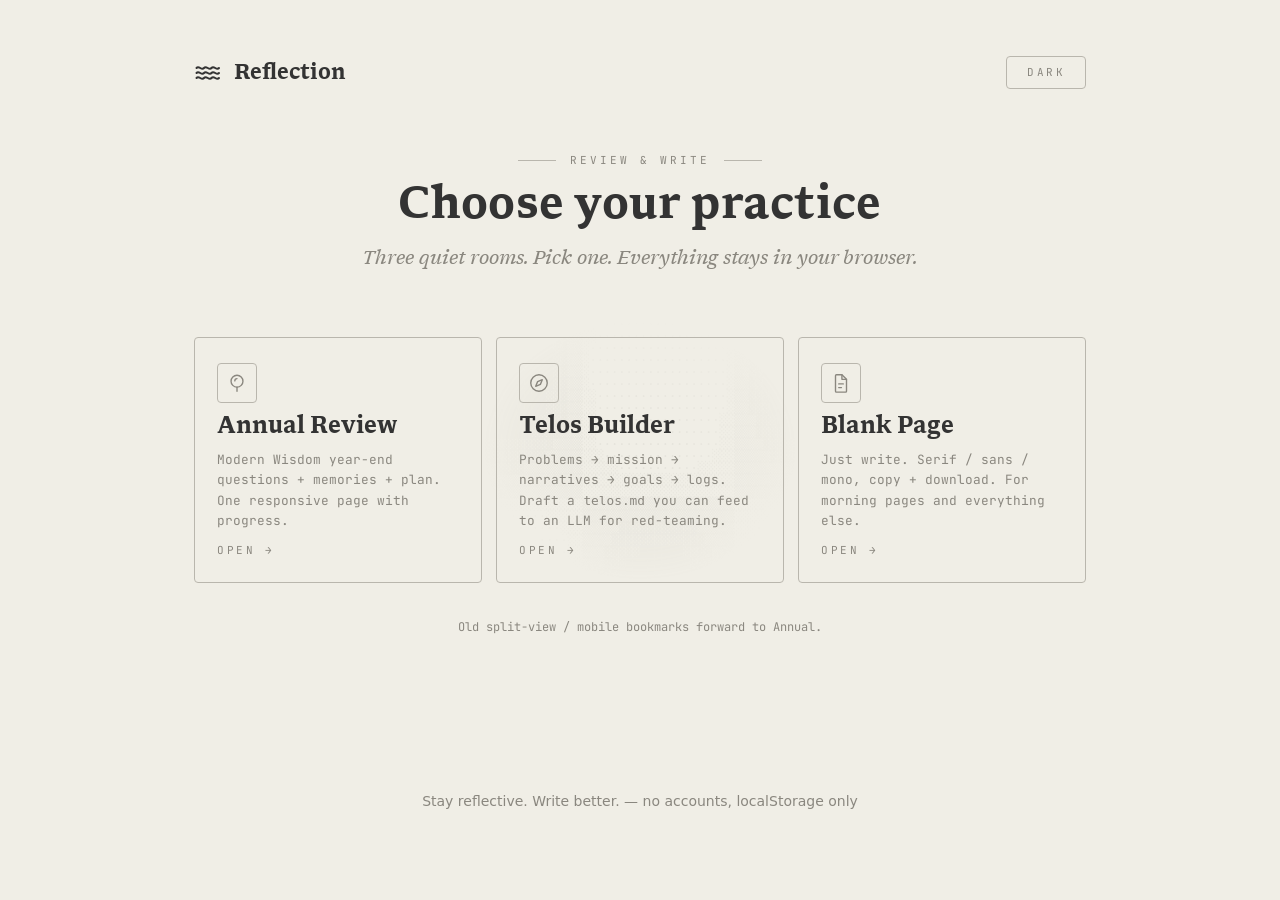
==== commit 4bbbaf04: "fix: cache-bust shared.css/shared.js to escape pre-redesign immutable cache The previous deploy serv" ====
--- a/index.html
+++ b/index.html
@@ -28,7 +28,7 @@
     <link rel="preconnect" href="https://fonts.googleapis.com">
     <link rel="preconnect" href="https://fonts.gstatic.com" crossorigin>
     <link href="https://fonts.googleapis.com/css2?family=JetBrains+Mono:wght@300;400;700&display=swap" rel="stylesheet">
-    <link rel="stylesheet" href="./assets/css/shared.css">
+    <link rel="stylesheet" href="./assets/css/shared.css?v=20261009">
     <link rel="stylesheet" href="./assets/css/index.css">
 </head>
 <body>
@@ -97,7 +97,7 @@
 
     <footer class="site-footer">Stay reflective. Write better. — no accounts, localStorage only</footer>
 
-    <script src="./assets/js/shared.js"></script>
+    <script src="./assets/js/shared.js?v=20261009"></script>
     <script>
         ReflectionTheme.loadTheme();
         var anim = createAsciiAnimator(document.getElementById('art'), { width: 44, height: 22 });
